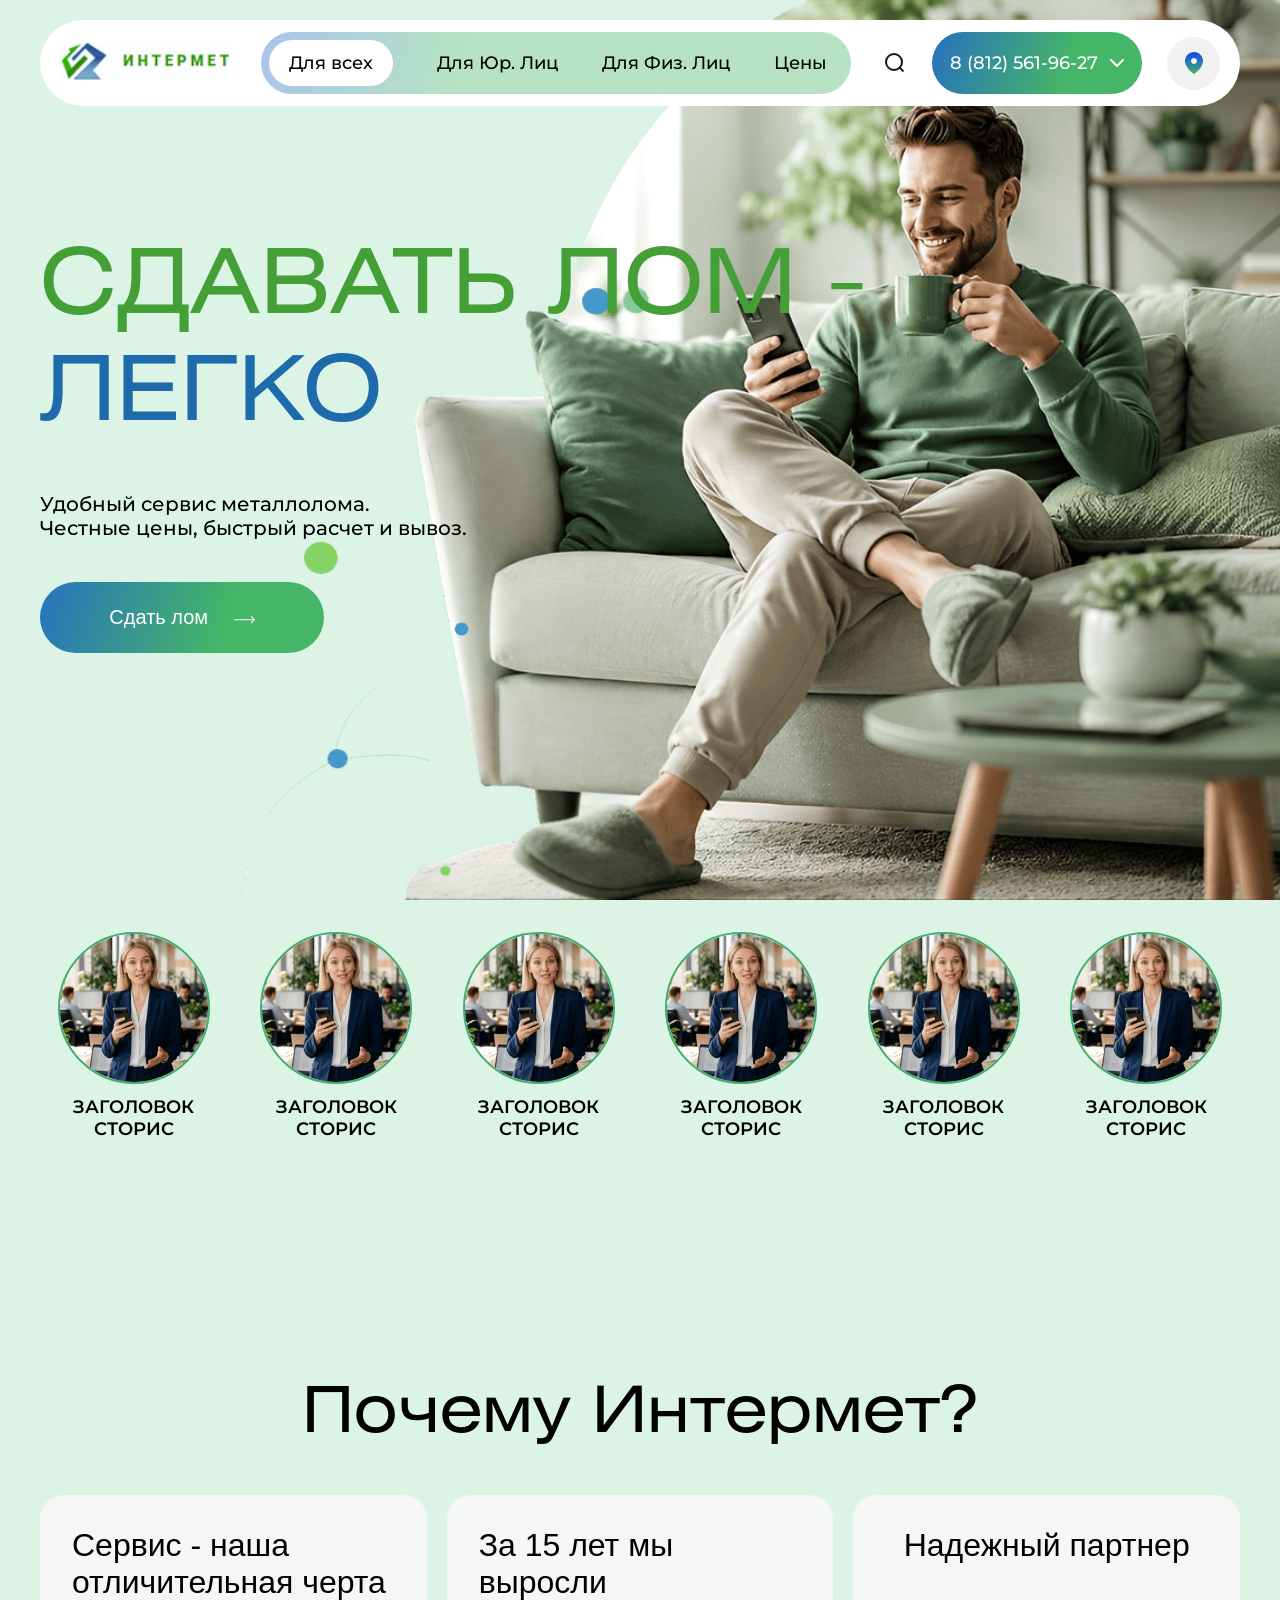
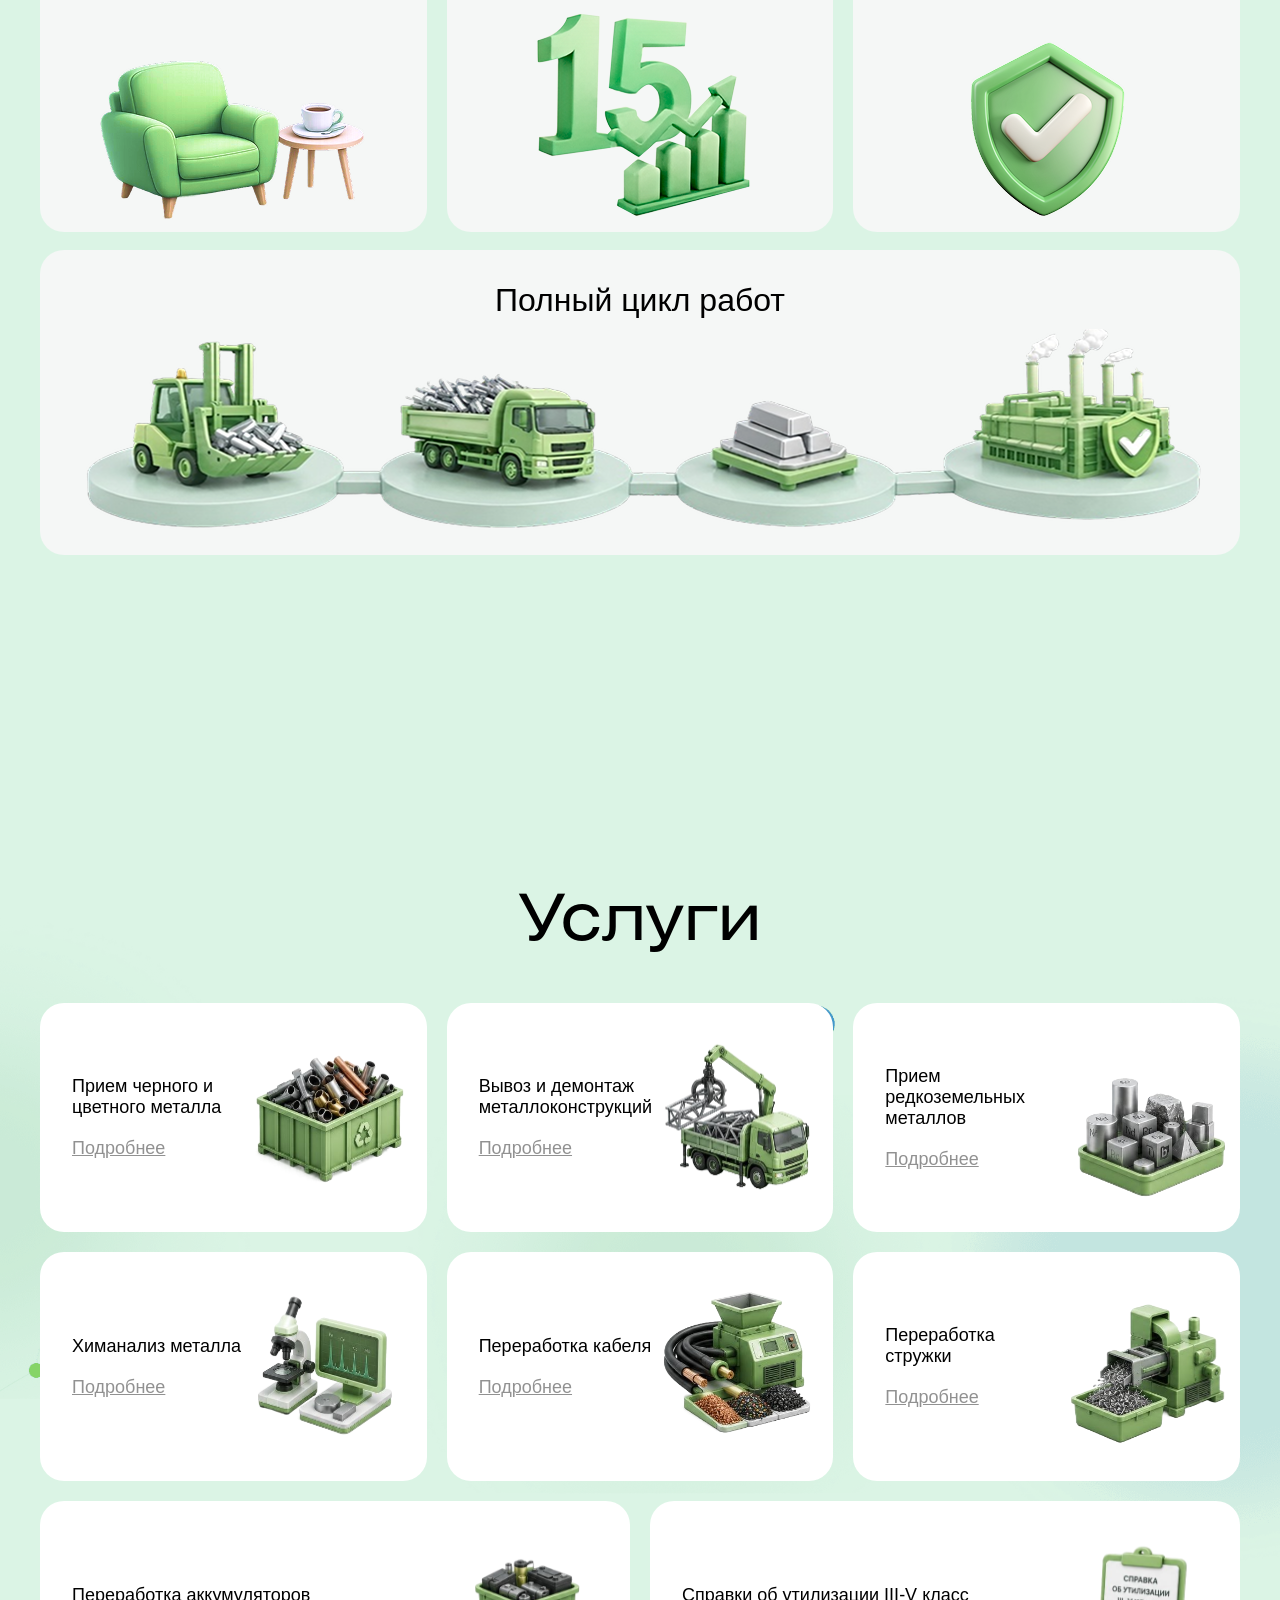
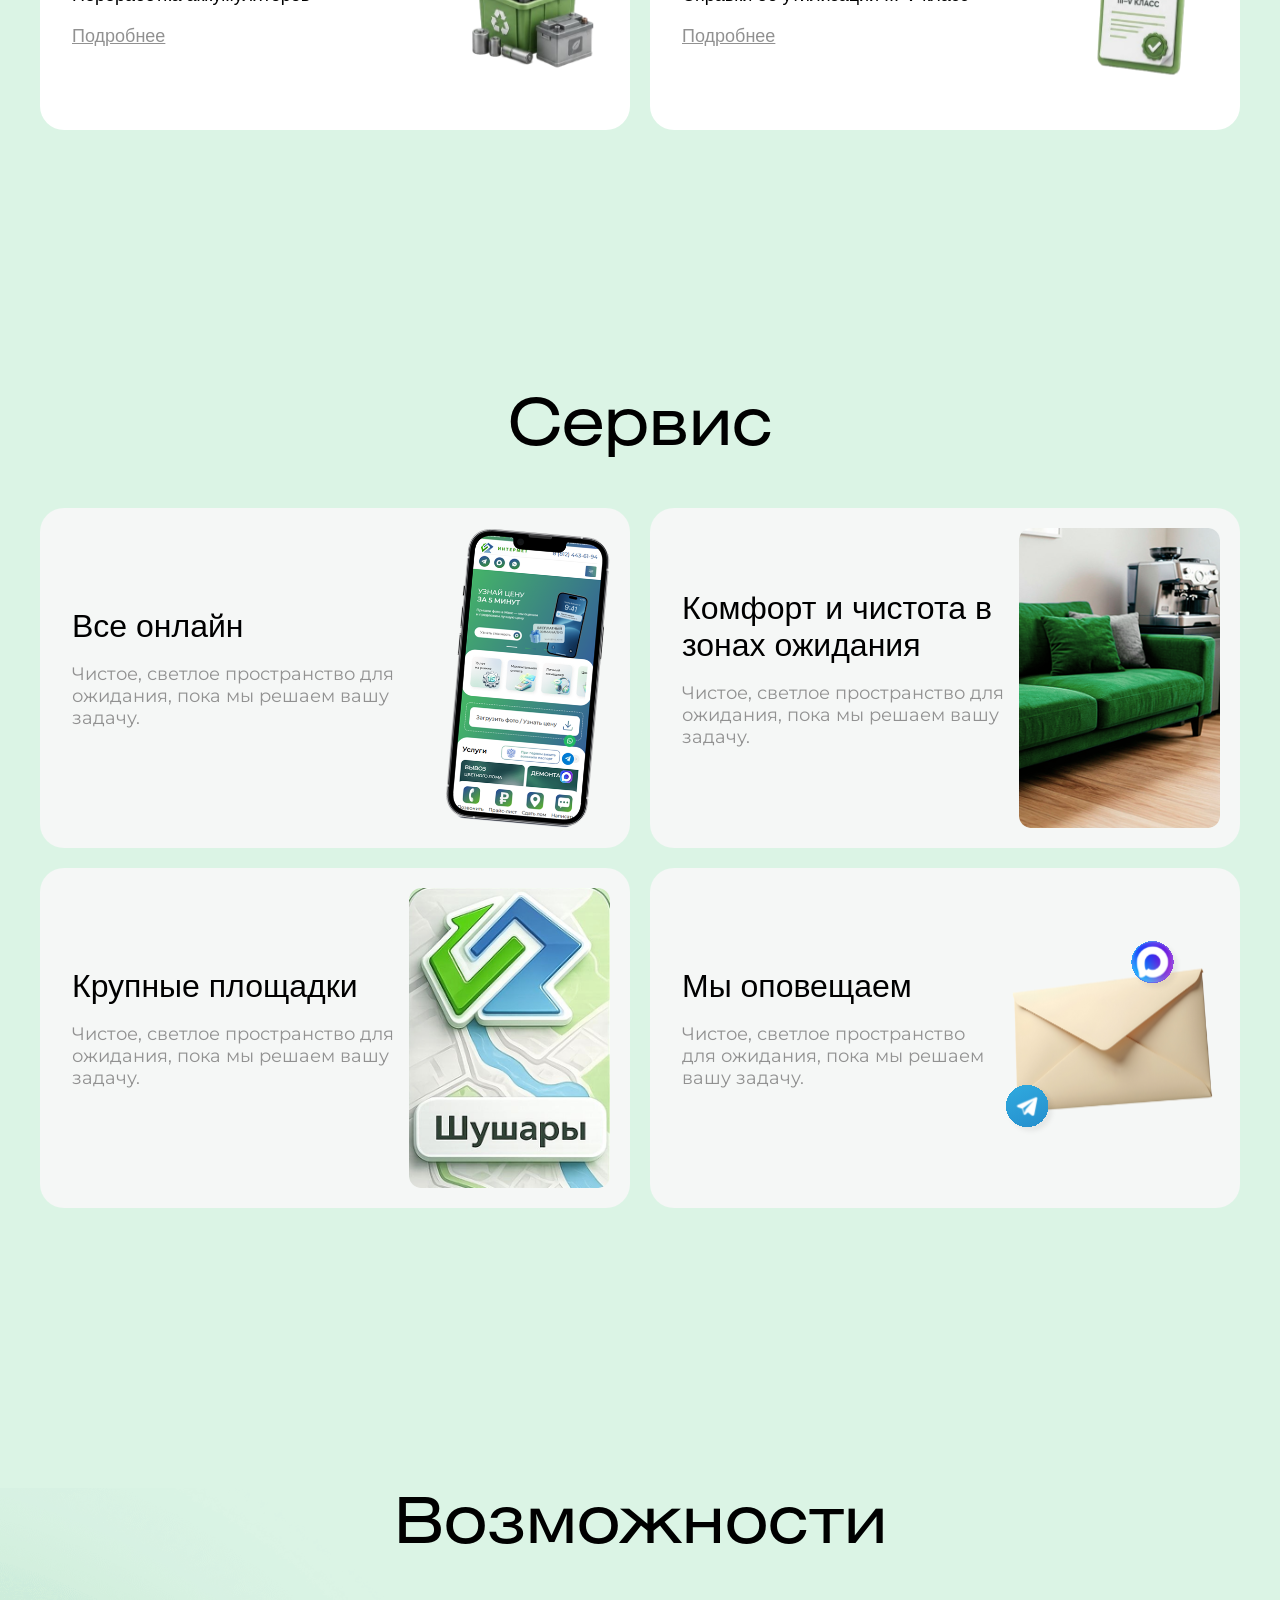
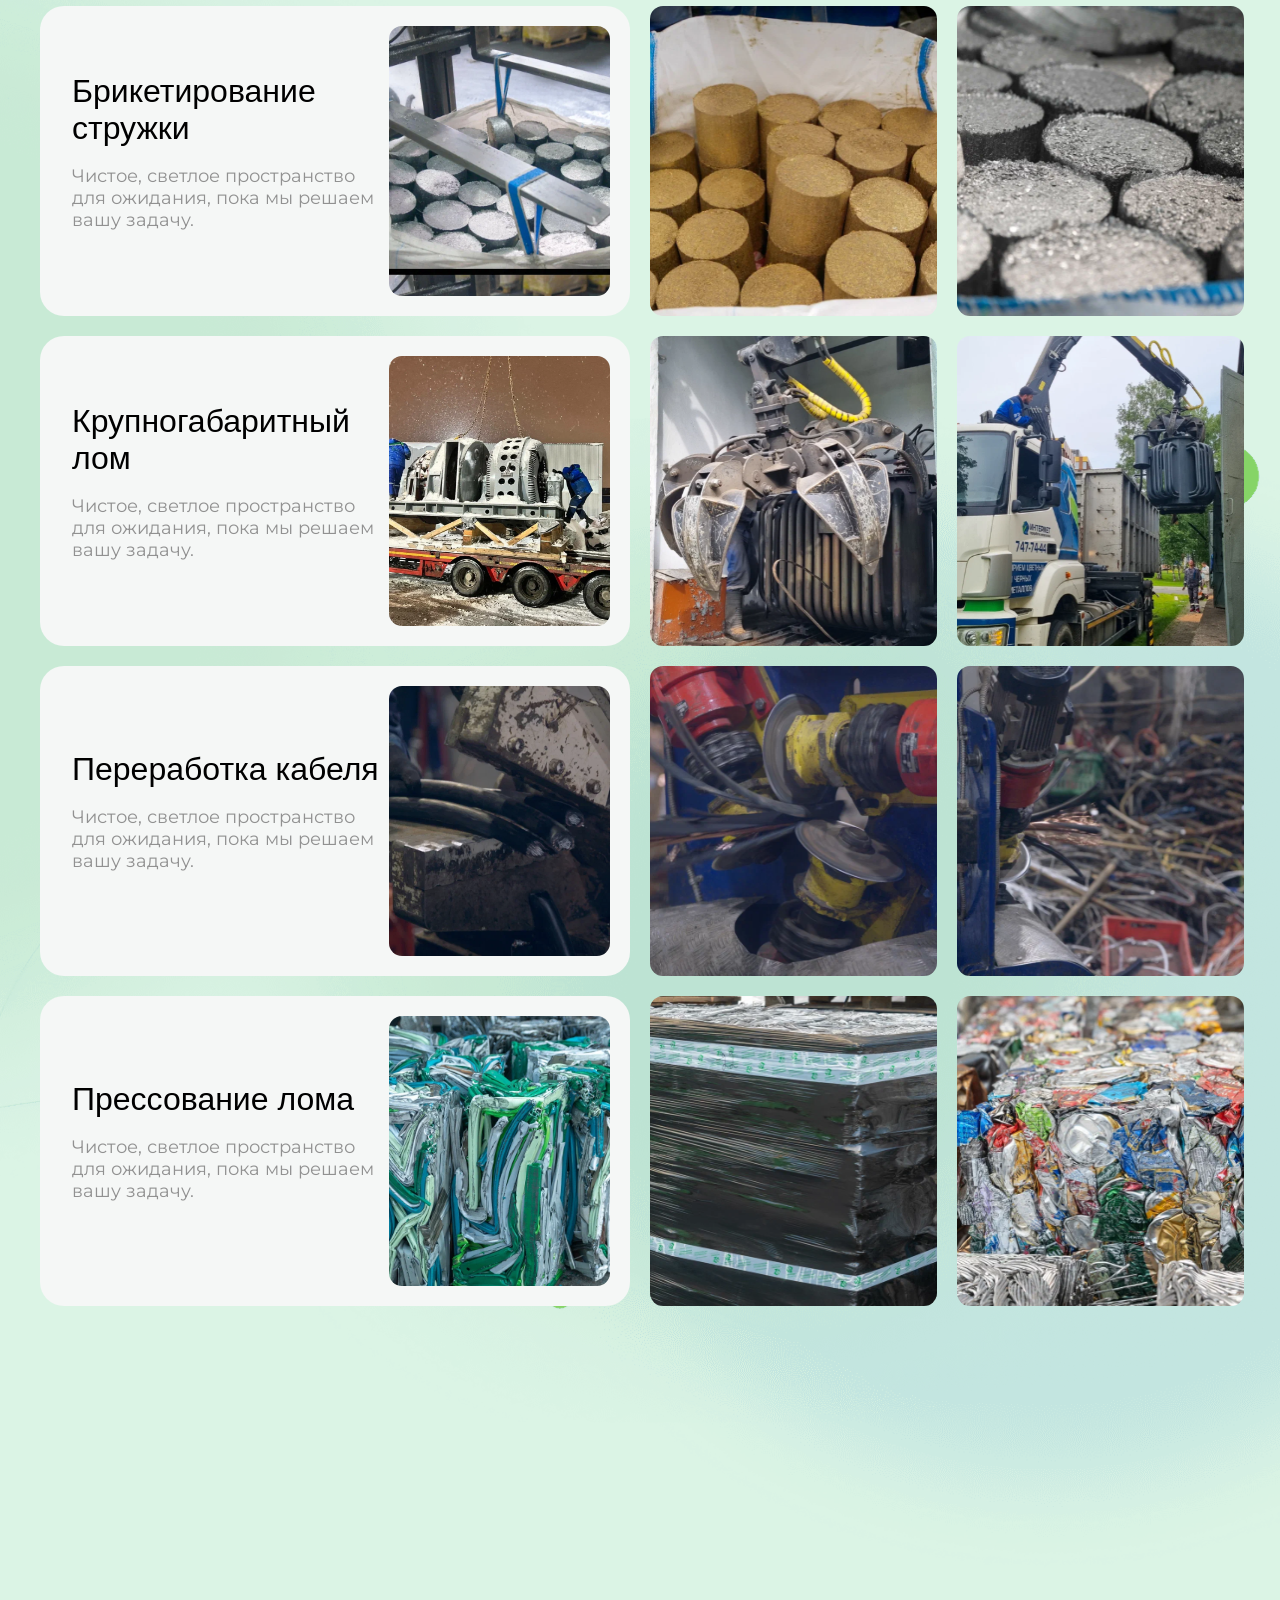
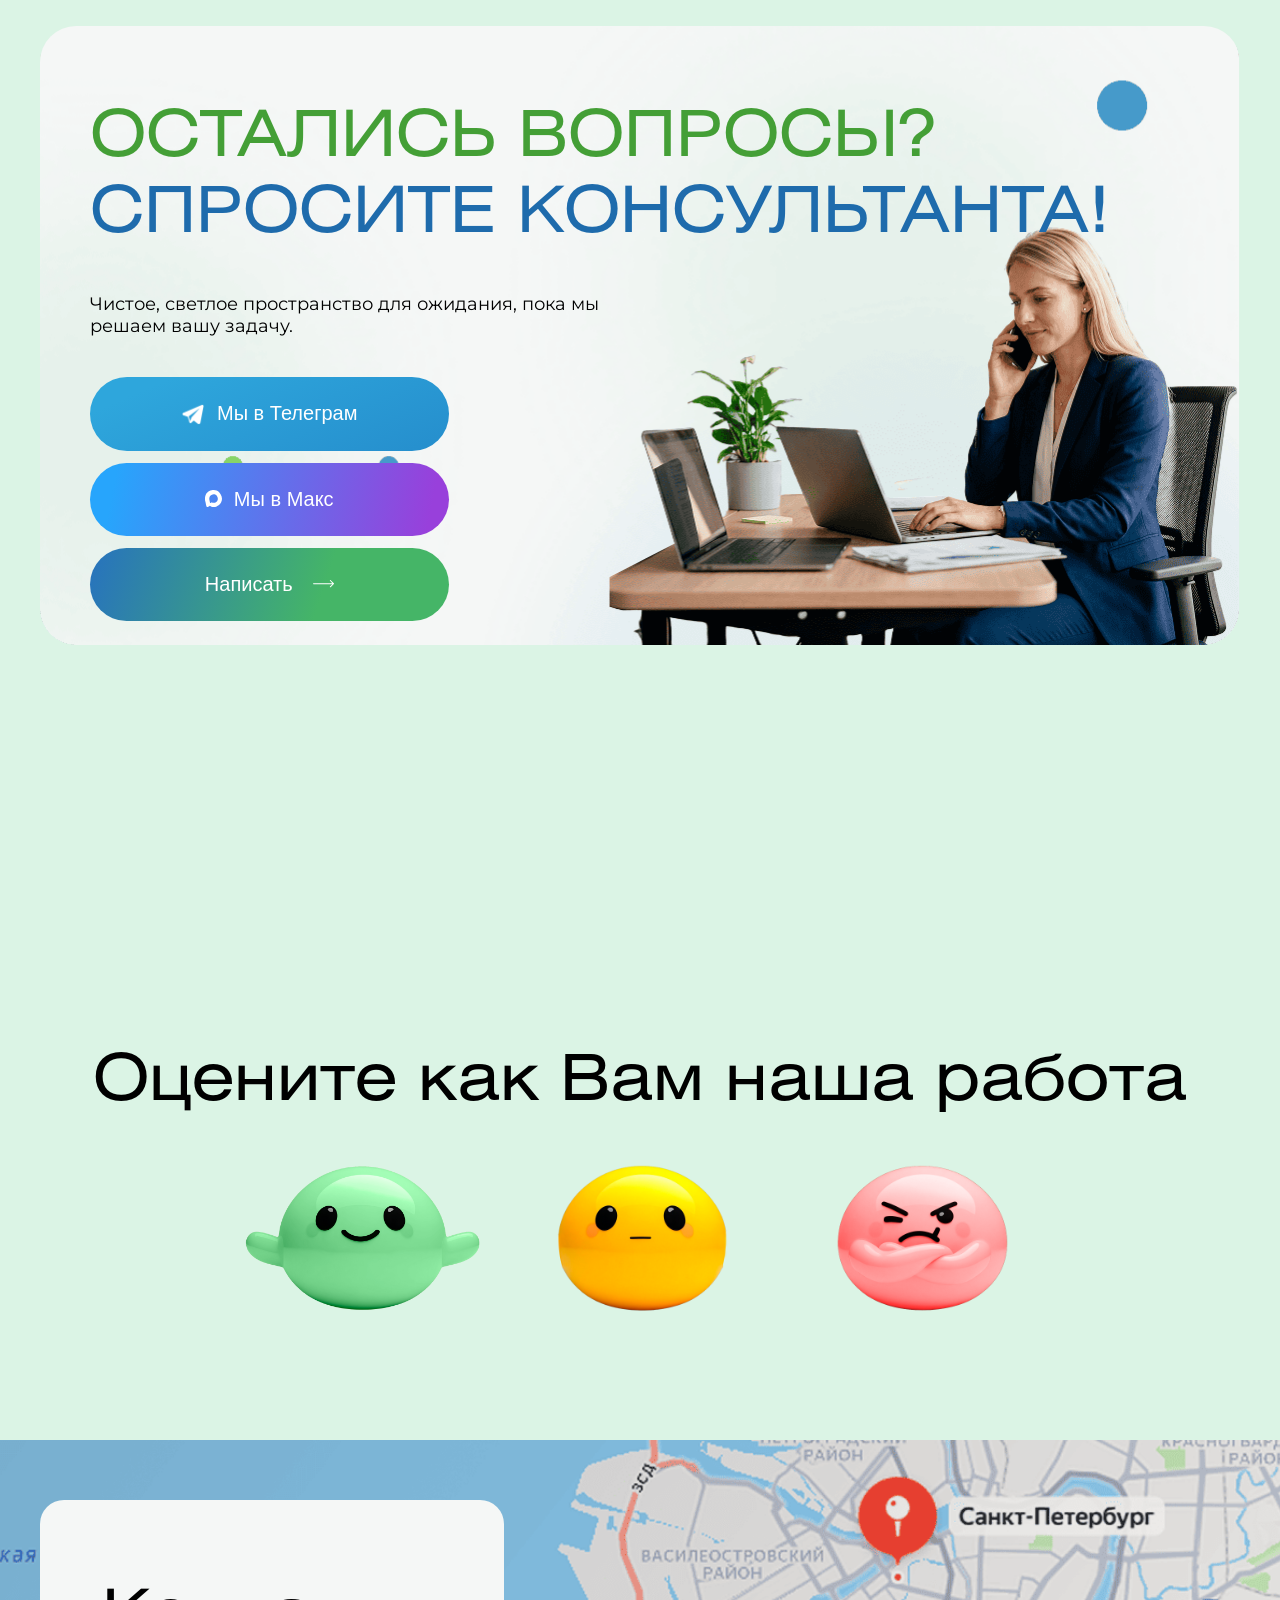
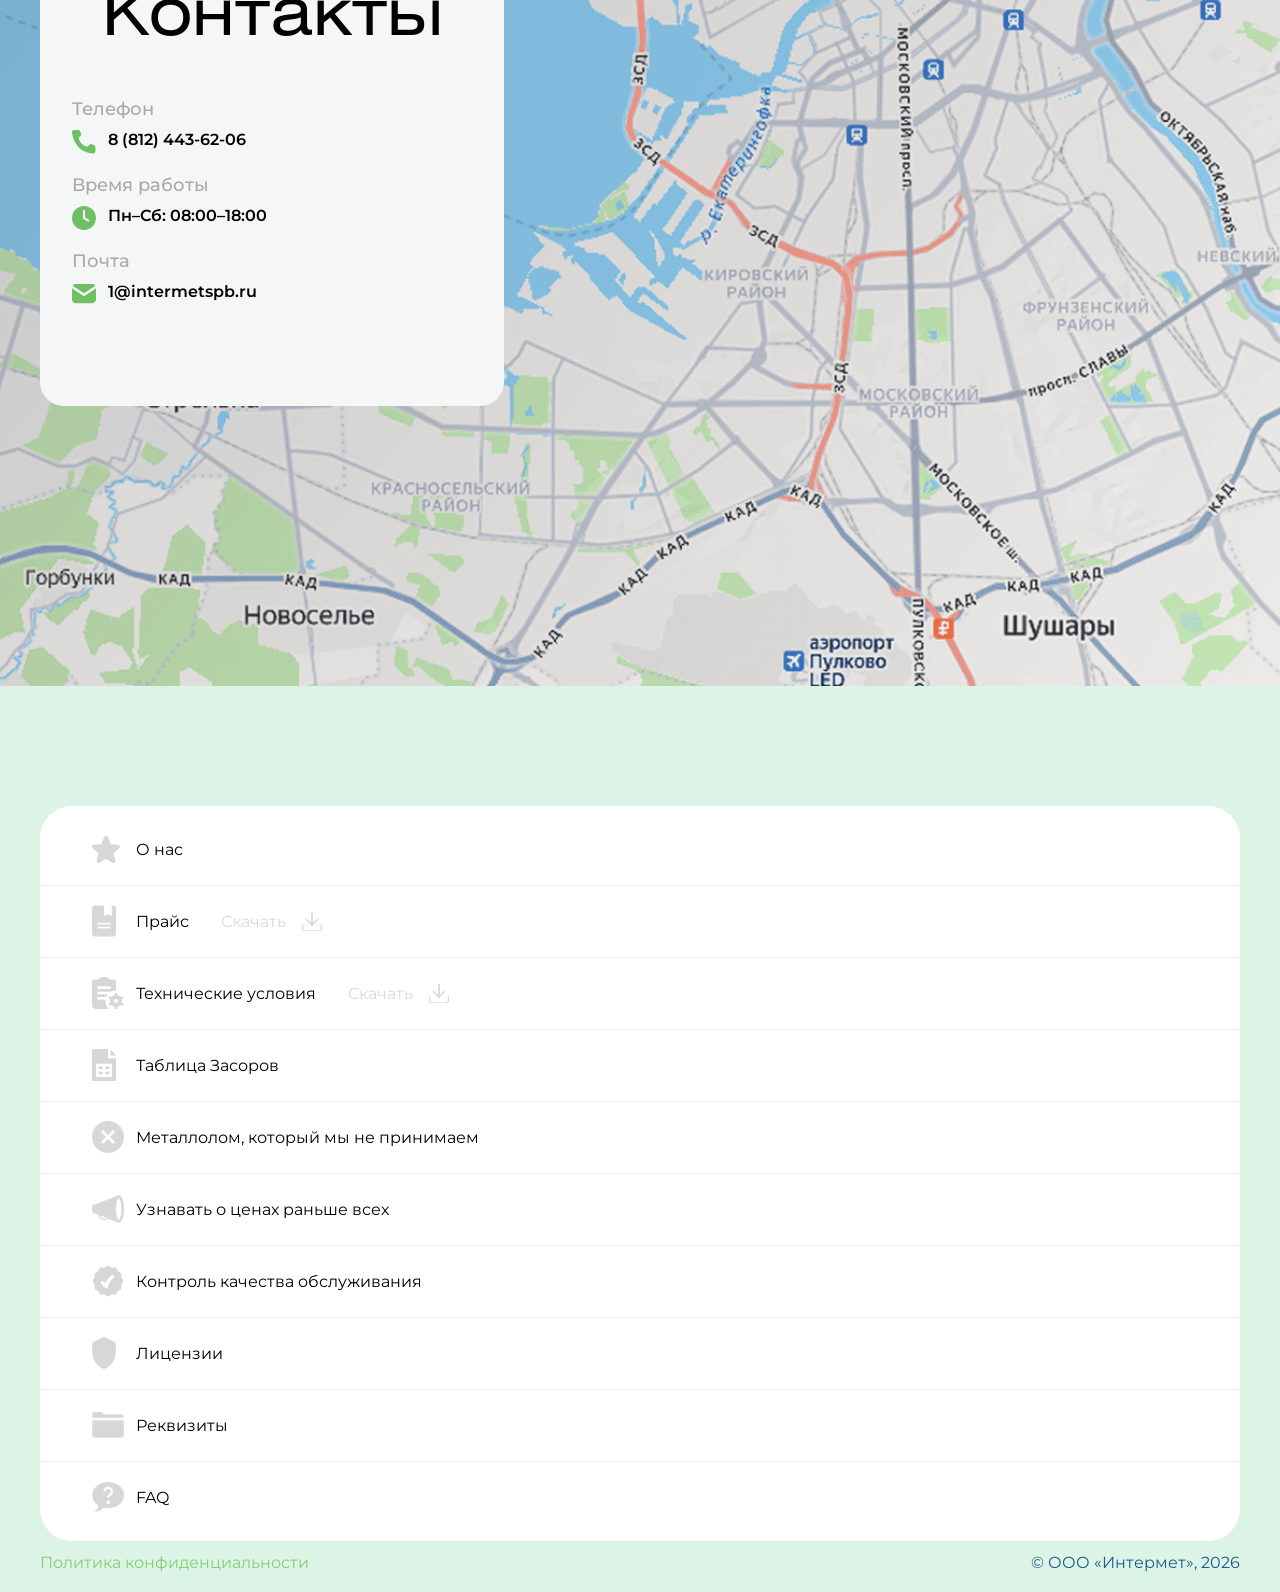
==== index.html @ 6c3c5ae2 "first commit" ====
<!DOCTYPE html>
<html lang="ru">
<head>
    <meta charset="UTF-8">
    <meta name="viewport" content="width=device-width, initial-scale=1.0">
    <link rel="stylesheet" href="styles/style.css">
    <script defer src="js/main.js"></script>
    <title>Интермет</title>
</head>
<body>
    <div class="body-wrapper">
        <header class="header">
            <div class="img_block"></div>
            <div class="container top_container">
                <div class="navigation_block">
                    <a href="index.html" class="logo_link">
                        <img src="imgs/logo.png" alt="ИНТЕРМЕТ" class="logo">
                    </a>
                    <nav class="nav_menu">
                        <div class="bm_top-block">
                            <img src="imgs/logo.png" alt="ИНТЕРМЕТ" class="logo">
                            <button type="button" class="btn burger_close_btn"></button>
                        </div>
                        <ul class="menu">
                            <a href="index.html" class="menu_link">
                                <li class="menu_item menu_item_active">Для всех</li>
                            </a>
                            <a href="legal.html" class="menu_link">
                                <li class="menu_item">Для Юр. Лиц</li>
                            </a>
                            <a href="individual.html" class="menu_link">
                                <li class="menu_item">Для Физ. Лиц</li>
                            </a>
                            <a href="#" class="menu_link">
                                <li class="menu_item menu_item_last">Цены</li>
                            </a>
                            <a href="tel:88125619627" class="phone_link bm_phone_link">8 (812) 561-96-27</a>
                        </ul>
                    </nav>
                    <div class="nav_params">
                        <button class="btn search_btn" type="button"></button>
                        <div class="phone_block">
                            <a href="tel:88125619627" class="phone_link">8 (812) 561-96-27</a>
                            <img src="imgs/arrow_bottom.svg" alt="" class="phone_arrow_icon">
                        </div>
                        <button class="btn geo_btn" type="button"></button>
                        <button class="btn burger_btn" type="button"></button>
                    </div>
                </div>
                <div class="banner_block">
                    <div class="banner_text_block">
                        <h1 class="banner_title">сдавать лом&nbsp;- </br><span class="banner_title_word">легко</span></h1>
                        <span class="banner_text">Удобный сервис металлолома.</br>Честные цены, быстрый расчет и вывоз.</span>
                    </div>
                    <button class="btn banner_btn">Сдать лом
                        <img src="imgs/arrow_right.svg" alt="->" class="btn_arrow_icon">
                    </button>
                </div>
            </div>
        </header>
        <section class="stories_block">
            <div class="container">
                <div class="stories">
                    <div class="story">
                        <div class="story_view">
                            <img src="imgs/story_img_1.png" alt="Изображение" class="story_img">
                        </div>
                        <span class="story_text">Заголовок сторис</span>
                    </div>
                    <div class="story">
                        <div class="story_view">
                            <img src="imgs/story_img_1.png" alt="Изображение" class="story_img">
                        </div>
                        <span class="story_text">Заголовок сторис</span>
                    </div>
                    <div class="story">
                        <div class="story_view">
                            <img src="imgs/story_img_1.png" alt="Изображение" class="story_img">
                        </div>
                        <span class="story_text">Заголовок сторис</span>
                    </div>
                    <div class="story">
                        <div class="story_view">
                            <img src="imgs/story_img_1.png" alt="Изображение" class="story_img">
                        </div>
                        <span class="story_text">Заголовок сторис</span>
                    </div>
                    <div class="story">
                        <div class="story_view">
                            <img src="imgs/story_img_1.png" alt="Изображение" class="story_img">
                        </div>
                        <span class="story_text">Заголовок сторис</span>
                    </div>
                    <div class="story">
                        <div class="story_view">
                            <img src="imgs/story_img_1.png" alt="Изображение" class="story_img">
                        </div>
                        <span class="story_text">Заголовок сторис</span>
                    </div>
                </div>
            </div>
        </section>
        <main class="main">
            <section class="advantages">
                <div class="container">
                    <h2 class="section_title">Почему Интермет?</h2>
                    <div class="advantages_list">
                        <div class="advantage">
                            <span class="advantage_text">Сервис - наша отличительная черта</span>
                            <img src="imgs/adv_1.png" alt="Сервис" class="advantage_img">
                        </div>
                        <div class="advantage advantage_2">
                            <span class="advantage_text">За 15 лет мы выросли</span>
                            <img src="imgs/adv_2.png" alt="Развитие" class="advantage_img">
                        </div>
                        <div class="advantage">
                            <span class="advantage_text">Надежный партнер</span>
                            <img src="imgs/adv_3.png" alt="Надежность" class="advantage_img advantage_img_shield">
                        </div>
                    </div>
                    <div class="advantage advantage_long">
                        <span class="advantage_text">Полный цикл работ</span>
                        <img src="imgs/adv_4.png" alt="Надежность" class="advantage_img advantage_img_long">
                    </div>
                </div>
            </section>
            <section class="services">
                <div class="container">
                    <h2 class="section_title">Услуги</h2>
                    <div class="services_list">
                        <div class="service">
                            <div class="service_text_block">
                                <span class="service_text">Прием черного и цветного металла</span>
                                <span class="service_more">Подробнее</span>
                                <p class="more_text">Удобный сервис приёма металлолома. Честные цены, быстрый расчёт и вывоз.</p>
                            </div>
                            <img src="imgs/serv_1.svg" alt="Прием металла" class="service_img">
                        </div>
                        <div class="service service_2">
                            <div class="service_text_block">
                                <span class="service_text">Вывоз и демонтаж металлоконструкций</span>
                                <span class="service_more">Подробнее</span>
                                <p class="more_text">Удобный сервис приёма металлолома. Честные цены, быстрый расчёт и вывоз.</p>
                            </div>
                            <img src="imgs/serv_2.svg" alt="Вывоз металла" class="service_img">
                        </div>
                        <div class="service">
                            <div class="service_text_block">
                                <span class="service_text">Прием редкоземельных металлов</span>
                                <span class="service_more">Подробнее</span>
                                <p class="more_text">Удобный сервис приёма металлолома. Честные цены, быстрый расчёт и вывоз.</p>
                            </div>
                            <img src="imgs/serv_3.svg" alt="Прием редкоземов" class="service_img">
                        </div>
                    </div>
                    <div class="services_list">
                        <div class="service">
                            <div class="service_text_block">
                                <span class="service_text">Химанализ металла</span>
                                <span class="service_more">Подробнее</span>
                                <p class="more_text">Удобный сервис приёма металлолома. Честные цены, быстрый расчёт и вывоз.</p>
                            </div>
                            <img src="imgs/serv_4.svg" alt="Химанализ металла" class="service_img">
                        </div>
                        <div class="service service_5">
                            <div class="service_text_block">
                                <span class="service_text">Переработка кабеля</span>
                                <span class="service_more">Подробнее</span>
                                <p class="more_text">Удобный сервис приёма металлолома. Честные цены, быстрый расчёт и вывоз.</p>
                            </div>
                            <img src="imgs/serv_5.svg" alt="Переработка кабеля" class="service_img">
                        </div>
                        <div class="service">
                            <div class="service_text_block">
                                <span class="service_text">Переработка стружки</span>
                                <span class="service_more">Подробнее</span>
                                <p class="more_text">Удобный сервис приёма металлолома. Честные цены, быстрый расчёт и вывоз.</p>
                            </div>
                            <img src="imgs/serv_6.svg" alt="Переработка стружки" class="service_img">
                        </div>
                    </div>
                    <div class="services_list services_bottom_list">
                        <div class="service bottom_service">
                            <div class="service_text_block">
                                <span class="service_text">Переработка аккумуляторов</span>
                                <span class="service_more">Подробнее</span>
                                <p class="more_text">Удобный сервис приёма металлолома. Честные цены, быстрый расчёт и вывоз.</p>
                            </div>
                            <img src="imgs/serv_7.svg" alt="Переработка аккумуляторов" class="service_img">
                        </div>
                        <div class="service bottom_service service_8">
                            <div class="service_text_block">
                                <span class="service_text">Справки об утилизации III-V класс</span>
                                <span class="service_more">Подробнее</span>
                                <p class="more_text">Удобный сервис приёма металлолома. Честные цены, быстрый расчёт и вывоз.</p>
                            </div>
                            <img src="imgs/serv_8.svg" alt="Справки об утилизации" class="service_img">
                        </div>
                    </div>
                </div>
            </section>
            <section class="supports">
                <div class="container">
                    <h2 class="section_title">Сервис</h2>
                    <div class="support_block">
                        <div class="support">
                            <div class="support_text_block">
                                <span class="support_title">Все онлайн</span>
                                <p class="support_text">Чистое, светлое пространство для ожидания, пока мы решаем вашу задачу.</p>
                            </div>
                            <img src="imgs/sup_1.png" alt="Телефон" class="support_img">
                        </div>
                        <div class="support">
                            <div class="support_text_block">
                                <span class="support_title">Комфорт и чистота в зонах ожидания</span>
                                <p class="support_text">Чистое, светлое пространство для ожидания, пока мы решаем вашу задачу.</p>
                            </div>
                            <img src="imgs/sup_2.svg" alt="Зона ожидания" class="support_img">
                        </div>
                    </div>
                    <div class="support_block">
                        <div class="support">
                            <div class="support_text_block">
                                <span class="support_title">Крупные площадки</span>
                                <p class="support_text">Чистое, светлое пространство для ожидания, пока мы решаем вашу задачу.</p>
                            </div>
                            <img src="imgs/sup_3.svg" alt="Площадки" class="support_img">
                        </div>
                        <div class="support">
                            <div class="support_text_block">
                                <span class="support_title">Мы оповещаем</span>
                                <p class="support_text">Чистое, светлое пространство для ожидания, пока мы решаем вашу задачу.</p>
                            </div>
                            <img src="imgs/sup_4.svg" alt="Оповещения" class="support_img">
                        </div>
                    </div>
                </div>
            </section>
            <div class="poss_cons_block">
                <section class="possibilities">
                    <div class="container">
                        <h2 class="section_title">Возможности</h2>
                        <div class="possibility_block">
                            <div class="possibility">
                                <div class="possibility_text_block">
                                    <span class="possibility_title">Брикетирование стружки</span>
                                    <p class="possibility_text">Чистое, светлое пространство для ожидания, пока мы решаем вашу задачу.</p>
                                </div>
                                <img src="imgs/pos_1.svg" alt="Брикетирование стружки" class="possibility_img">
                            </div>
                            <div class="possibility_imgs_block">
                                <img src="imgs/pos_1_2.svg" alt="Брикетирование стружки" class="possibility_next_img">
                                <img src="imgs/pos_1_3.svg" alt="Брикетирование стружки" class="possibility_next_img">
                            </div>
                        </div>
                        <div class="possibility_block">
                            <div class="possibility">
                                <div class="possibility_text_block">
                                    <span class="possibility_title">Крупногабаритный лом</span>
                                    <p class="possibility_text">Чистое, светлое пространство для ожидания, пока мы решаем вашу задачу.</p>
                                </div>
                                <img src="imgs/pos_2.svg" alt="Крупногабаритный лом" class="possibility_img">
                            </div>
                            <div class="possibility_imgs_block">
                                <img src="imgs/pos_2_2.svg" alt="Крупногабаритный лом" class="possibility_next_img">
                                <img src="imgs/pos_2_3.svg" alt="Крупногабаритный лом" class="possibility_next_img">
                            </div>
                        </div>
                        <div class="possibility_block">
                            <div class="possibility">
                                <div class="possibility_text_block">
                                    <span class="possibility_title">Переработка кабеля</span>
                                    <p class="possibility_text">Чистое, светлое пространство для ожидания, пока мы решаем вашу задачу.</p>
                                </div>
                                <img src="imgs/pos_3.svg" alt="Переработка кабеля" class="possibility_img">
                            </div>
                            <div class="possibility_imgs_block">
                                <img src="imgs/pos_3_2.svg" alt="Переработка кабеля" class="possibility_next_img">
                                <img src="imgs/pos_3_3.svg" alt="Переработка кабеля" class="possibility_next_img">
                            </div>
                        </div>
                        <div class="possibility_block">
                            <div class="possibility">
                                <div class="possibility_text_block">
                                    <span class="possibility_title">Прессование лома</span>
                                    <p class="possibility_text">Чистое, светлое пространство для ожидания, пока мы решаем вашу задачу.</p>
                                </div>
                                <img src="imgs/pos_4.svg" alt="Прессование лома" class="possibility_img">
                            </div>
                            <div class="possibility_imgs_block">
                                <img src="imgs/pos_4_2.svg" alt="Прессование лома" class="possibility_next_img">
                                <img src="imgs/pos_4_3.svg" alt="Прессование лома" class="possibility_next_img">
                            </div>
                        </div>
                    </div>
                </section>
                <section class="consulting">
                    <div class="container">
                        <div class="consulting_block">
                            <h3 class="consulting_title">
                                Остались вопросы?
                                <span class="consulting_title_text">Спросите консультанта!</span>
                            </h3>
                            <div class="consulting_description">
                                <div class="consulting_main_block">
                                    <p class="consulting_text">Чистое, светлое пространство для ожидания, пока мы решаем вашу задачу.</p>
                                    <div class="consulting_btns_block">
                                        <a href="https://t.me/#" class="social_link">
                                            <button class="btn consult_btn tg_btn">
                                                <img src="imgs/telegram_icon.svg" alt="Telegram" class="btn_social_icon">
                                                Мы в Телеграм
                                            </button>
                                        </a>
                                        <a href="https://max.ru/#" class="social_link">
                                            <button class="btn consult_btn max_btn">
                                                <img src="imgs/max_icon.svg" alt="MAX" class="btn_social_icon">
                                                Мы в Макс
                                            </button>
                                        </a>
                                        <a href="#" class="social_link"></a>
                                            <button class="btn consult_btn write_btn">Написать
                                                <img src="imgs/arrow_right.svg" alt="->" class="btn_arrow_icon">
                                            </button>
                                        </a>
                                    </div>
                                </div>
                            </div>
                        </div>
                    </div>
                </section>
            </div>
            <section class="feedback">
                <div class="container">
                    <h2 class="section_title">Оцените как Вам наша работа</h2>
                    <div class="assessments_block">
                        <img src="imgs/good_icon.svg" alt="Отлично" class="assessment_img">
                        <img src="imgs/neutral_icon.svg" alt="Обычно" class="assessment_img">
                        <img src="imgs/bad_icon.svg" alt="Плохо" class="assessment_img">
                    </div>
                    <form action="" class="feedback_form">
                        <textarea maxlength="300" name="suggestions" id="suggestions" class="suggestions" placeholder="Ваши предложения"></textarea>
                        <span class="char_counter">0/300</span>
                        <div class="feedback_form_bottom">
                            <button class="btn send_btn">Отправить
                                <img src="imgs/arrow_right.svg" alt="->" class="btn_arrow_icon">
                            </button>
                            <span class="feedback_form_text">Ваша обратная связь помогает нам улучшать сервис</span>
                        </div>
                    </form>
                </div>
            </section>
            <section class="contacts">
                <div class="container contacts_container">
                    <div class="contacts_block">
                        <h2 class="section_title">Контакты</h2>
                        <div class="contacts_part">
                            <span class="contact_title">Телефон</span>
                            <div class="contact contact_phone">
                                <a href="tel:88124436206" class="phone_contact">8 (812) 443-62-06</a>
                            </div>
                        </div>
                        <div class="contacts_part">
                            <span class="contact_title">Время работы</span>
                            <div class="contact contact_timetable">
                                Пн–Сб: 08:00–18:00
                            </div>
                        </div>
                        <div class="contacts_part">
                            <span class="contact_title">Почта</span>
                            <div class="contact contact_mail">
                                <a href="mailto:1@intermetspb.ru" class="mail_contact">1@intermetspb.ru</a>
                            </div>
                        </div>
                    </div>
                </div>
            </section>
            <section class="bottom_menu">
                <div class="container">
                    <div class="bottom_menu_block">
                        <ul class="menu_list">
                            <li class="menu_list_item about_item">
                                <a href="#" class="menu_item_link">О нас</a>
                            </li>
                            <li class="menu_list_item price_item">
                                <a href="#" class="menu_item_link">Прайс</a>
                                <a href="#" class="menu_item_download">Скачать</a>
                            </li>
                            <li class="menu_list_item tech_item">
                                <a href="#" class="menu_item_link">Технические условия</a>
                                <a href="#" class="menu_item_download">Скачать</a>
                            </li>
                            <li class="menu_list_item table_item">
                                <a href="#" class="menu_item_link">Таблица Засоров</a>
                            </li>
                            <li class="menu_list_item no-metall_item">
                                <a href="#" class="menu_item_link">Металлолом, который мы&nbsp;не&nbsp;принимаем</a>
                            </li>
                            <li class="menu_list_item subscribe_item">
                                <a href="#" class="menu_item_link">Узнавать о ценах раньше всех</a>
                            </li>
                            <li class="menu_list_item control_item">
                                <a href="#" class="menu_item_link">Контроль качества обслуживания</a>
                            </li>
                            <li class="menu_list_item license_item">
                                <a href="#" class="menu_item_link">Лицензии</a>
                            </li>
                            <li class="menu_list_item details_item">
                                <a href="#" class="menu_item_link">Реквизиты</a>
                            </li>
                            <li class="menu_list_item faq_item">
                                <a href="#" class="menu_item_link">FAQ</a>
                            </li>
                        </ul>
                    </div>
                </div>
            </section>
        </main>
        <footer class="footer">
            <div class="container">
                    <div class="footer_data">
                    <a href="#" class="conf_policy_link">Политика конфиденциальности</a>
                <span class="copyright_text">© ООО «Интермет», <script>document.write(new Date().getFullYear());</script></span>
                </div>
            </div>
        </footer>
    </div>
</body>
</html>
---- styles/style.css ----
@import url('https://fonts.googleapis.com/css2?family=Montserrat:ital,wght@0,100..900;1,100..900&display=swap');

@font-face {
    font-family: 'HeliosExtC';
    src: url('../fonts/heliosextc.otf');
}

body {
    margin: 0;
    padding: 0;
    background-color: #DBF4E5;
    font-family: "Montserrat", sans-serif;
}

a {
    text-decoration: none;
    color: #000;
}

.header {
    margin-bottom: 32px;
    height: 100vh;
}

.img_block {
    position: absolute;
    height: 100vh;
    width: 100%;
    background-position: right center;
    background-image: url('../imgs/banner_img.png');
    background-repeat: no-repeat;
    background-size: cover;
    z-index: -1;
}

.container {
    max-width: 1200px;
    margin: 0 auto;
}

.top_container {
    padding-top: 20px;
    padding-left: 20px;
    padding-right: 20px;
}

.navigation_block {
    display: flex;
    align-items: center;
    justify-content: space-between;
    background-color: #FFF;
    padding: 12px 20px;
    border-radius: 100px;
}

.logo {
    width: 169px;
    height: 37px;
}

.burger_btn,
.bm_phone_link {
    display: none;
}

.bm_top-block {
    display: none;
}

.menu {
    display: flex;
    align-items: center;
    background: linear-gradient(107.52deg, rgba(19, 69, 249, 0.39) -14.64%, rgba(69, 181, 103, 0.39) 33.97%);
    border-radius: 100px;
    padding: 8px;
    margin: 0;
    font-weight: 500;
    font-size: 18px;
}

.menu_link:nth-child(n+2) {
    margin-left: 44px;
}

.menu_item {
    list-style-type: none;
}

.menu_item_active {
    background-color: #FFF;
    padding: 12px 20px;
    border-radius: 100px;
}

.menu_item_last {
    padding-right: 16px;
}

.btn {
    cursor: pointer;
    border-radius: 100px;
    border: none;
}

.nav_params {
    display: flex;
    justify-content: space-between;
    align-items: center;
}

.phone_block,
.geo_btn,
.burger_btn {
    margin-left: 25px;
}

.search_btn {
    width: 24px;
    height: 24px;
    background-image: url('../imgs/search_icon.svg');
    background-repeat: no-repeat;
    background-position: center center;
    background-color: transparent;
}

.phone_link {
    color: #FFF;
    font-size: 18px;
    font-weight: 500;
}

.phone_block {
    background: linear-gradient(108.47deg, #1345F9 -43.25%, #45B567 64.62%);
    color: #FFF;
    border-radius: 100px;
    padding: 20px 18px;
    cursor: pointer;
}

.phone_arrow_icon {
    margin-left: 8px;
    padding-bottom: 2px;
}

.geo_btn {
    width: 53px;
    height: 53px;
    background-image: url('../imgs/geo_icon.svg');
    background-repeat: no-repeat;
    background-position: center center;
    background-color: #F1F1F1;
}

.banner_title {
    font-size: 90px;
    color: #449F36;
    text-transform: uppercase;
    font-weight: 400;
    font-family: "HeliosExtC", sans-serif;
    margin-top: 130px;
    margin-bottom: 42px;
}

.banner_title_word {
    color: #1E6BAC;
}

.banner_text {
    font-size: 20px;
    font-weight: 500;
}

.banner_btn {
    background: linear-gradient(108.47deg, #1345F9 -43.25%, #45B567 64.62%);
    font-weight: 500;
    font-size: 20px;
    color: #FFF;
    padding: 24px;
    width: 284px;
    margin-top: 42px;
}

/* .banner_btn:hover {
    background: linear-gradient(100.93deg, #45B567 37.41%, #1345F9 113.93%);
} */

.btn_arrow_icon {
    margin-left: 20px;
}

.stories_block {
    margin-bottom: 237px;
    padding-left: 20px;
    padding-right: 20px;
}

.stories {
    display: flex;
    justify-content: space-between;
    align-items: center;
}

.story {
    display: flex;
    flex-direction: column;
    justify-content: center;
    align-items: center;
    cursor: pointer;
}

.story:nth-child(n+2) {
    margin-left: 15px;
}

.story_view {
    border: 2px solid #43AE6C;
    width: 148px;
    height: 148px;
    border-radius: 100px;
    margin-bottom: 12px;
}

.story_img {
    width: 148px;
    height: 148px;
    object-fit: cover;
    border-radius: 100px;
}

.story_text {
    font-size: 18px;
    font-weight: 600;
    text-transform: uppercase;
    text-align: center;
}

.advantages {
    margin-bottom: 330px;
    padding-left: 20px;
    padding-right: 20px;
}

.section_title {
    text-align: center;
    font-size: 64px;
    font-weight: 400;
    font-family: "HeliosExtC", sans-serif;
    margin-top: 0;
    margin-bottom: 42px;
}

.advantages_list {
    display: flex;
    justify-content: space-between;
    margin-bottom: 18px;
}

.advantage {
    display: flex;
    flex-direction: column;
    align-items: center;
    justify-content: space-between;
    background-color: #F5F7F6;
    border-radius: 24px;
    padding: 32px 32px 10px 32px;
    width: calc(33.33% - 40px);
}

.advantage_2 {
    margin-left: 20px;
    margin-right: 20px;
}

.advantage_long {
    width: 100%;
    box-sizing: border-box;
}

.advantage_text {
    font-size: 32px;
    font-weight: 500;
    margin-bottom: 10px;
    font-family: 'Roboto', sans-serif;
}

.services {
    height: auto;
    background-position: center center;
    background-image: url('../imgs/services_background.png');
    background-repeat: no-repeat;
    background-size: cover;
    margin-bottom: 260px;
    padding-left: 20px;
    padding-right: 20px;
}

.services_list {
    display: flex;
    justify-content: space-between;
    margin-bottom: 20px;
}

.service {
    display: flex;
    align-items: center;
    justify-content: space-between;
    background-color: #FFF;
    border-radius: 24px;
    width: calc(33.33% - 10px);
    padding: 32px 10px 32px 32px;
    box-sizing: border-box;
}

.service_active {
    background: linear-gradient(108.47deg, #1345F9 -43.25%, #45B567 64.62%);
    color: #fff;
}

.service_2, .service_5 {
    margin-left: 20px;
    margin-right: 20px;
}

.bottom_service {
    width: calc(50% - 10px);
}

.service_8 {
    margin-left: 20px;
}

.service_text_block {
    margin-right: 5px;
}

.service_text {
    display: block;
    font-size: 18px;
    font-weight: 500;
    font-family: 'Roboto', sans-serif;
    margin-bottom: 20px;
}

.service_more {
    color:#919191;
    text-decoration: underline;
    cursor: pointer;
    font-size: 18px;
    font-family: 'Roboto', sans-serif;
}

.service_img {
    width: 165px;
    height: 165px;
}

.more_text {
    display: none;
}

.service_img_small {
    width: 80px;
    height: 80px;
    border-radius: 100%;
    background: #FFF;
    margin-left: 10px;
}

.supports {
    margin-bottom: 280px;
    padding-left: 20px;
    padding-right: 20px;
}

.support_block {
    display: flex;
    justify-content: space-between;
    margin-bottom: 20px;
}

.support {
    display: flex;
    justify-content: space-between;
    align-items: center;
    background-color: #F5F7F6;
    padding: 20px 20px 20px 32px;
    width: calc(50% - 20px);
    border-radius: 24px;
}

.support:nth-child(n+2) {
    margin-left: 20px;
}

.support_title,
.possibility_title {
    font-size: 32px;
    font-weight: 500;
    font-family: 'Roboto', sans-serif;
}

.support_text,
.possibility_text {
    color: #919191;
    font-size: 18px;
}

.support_img {
    width: 40%;
    margin-left: 10px;
    max-height: 300px;
}

.poss_cons_block {
    background-position: center center;
    background-image: url('../imgs/possibilities_background.png');
    background-repeat: no-repeat;
    background-size: cover;
}

.possibilities {
    margin-bottom: 320px;
    padding-left: 20px;
    padding-right: 20px;
}

.possibility_block {
    display: flex;
    justify-content: space-between;
    margin-bottom: 20px;
}

.possibility {
    display: flex;
    justify-content: space-between;
    align-items: center;
    background-color: #F5F7F6;
    padding: 20px 20px 20px 32px;
    border-radius: 24px;
}

.possibility_img {
    margin-left: 10px;
}

.possibility_imgs_block {
    display: flex;
}

.possibility_next_img {
    margin-left: 20px;
}

.consulting {
    margin-bottom: 400px;
    padding-left: 20px;
    padding-right: 20px;
}

.consulting_block {
    background-position: right bottom;
    background-image: url('../imgs/consulting_background_img.png');
    background-repeat: no-repeat;
    background-size: cover;
    padding: 75px 0 0 50px;
    border-radius: 36px;
}

.consulting_title {
    font-family: "HeliosExtC", sans-serif;
    text-transform: uppercase;
    color:#449F36;
    font-size: 64px;
    margin-top: 0;
    margin-bottom: 40px;
    font-weight: 400;
}

.consulting_title_text {
    color: #1E6BAC;
}

.consulting_description {
    display: flex;
}

.consulting_text {
    width: 80%;
    margin-bottom: 40px;
    margin-top: 0;
    font-size: 18px;
}

.consulting_btns_block {
    display: flex;
    flex-direction: column;
    margin-bottom: 12px;
}

.social_link {
    width: 50%;
}

.consult_btn {
    color: #FFF;
    font-weight: 500;
    font-size: 20px;
    padding: 25px;
    margin-bottom: 12px;
    width: 100%;
    display: flex;
    align-items: center;
    justify-content: center;
}

.btn_social_icon {
    margin-right: 12px;
}

.tg_btn {
    background: linear-gradient(156.6deg, #2EA6DC 15.71%, #2182C5 141.29%);
}

.max_btn {
    background: linear-gradient(100.93deg, #27A5FC 7.41%, #9840DB 93.93%);
}

.write_btn,
.send_btn {
    background: linear-gradient(108.47deg, #1345F9 -43.25%, #45B567 64.62%);
}

.write_btn {
    width: 50%;
}

.consulting_img {
    max-width: 50%;
}

.feedback {
    margin-bottom: 120px;
    padding-left: 20px;
    padding-right: 20px;
}

.assessments_block {
    display: flex;
    justify-content: center;
    margin-bottom: 20px;
}

.assessment_img {
    cursor: pointer;
}

.assessment_img_passive {
    opacity: 0.4;
}

.feedback_form {
    max-width: 840px;
    margin: 0 auto;
    position: relative;
    display: none;
}

.invisible {
    display: none;
}

.visible {
    display: block;
}

.suggestions {
    width: 100%;
    background: #F5F7F6;
    color: #919191;
    border-radius: 24px;
    border: none;
    padding: 20px;
    resize: none;
    margin-bottom: 20px;
    box-sizing: border-box;
    min-height: 250px;
    font-size: 18px;
    font-weight: 400;
}

.feedback_form_bottom {
    display: flex;
    justify-content: space-between;
}

.send_btn {
    color:#FFF;
    padding: 20px 32px;
    font-size: 20px;
    font-weight: 500;
}

.feedback_form_text {
    font-size: 18px;
    width: 35%;
    text-align: right;
}

.char_counter {
    color: #919191;
    font-size: 18px;
    position: absolute;
    top: 210px;
    right: 25px;
}

.contacts {
    background-position: center center;
    background-image: url('../imgs/spb_map.png');
    background-repeat: no-repeat;
    background-size: cover;
    padding-top: 60px;
    height: 786px;
    margin-bottom: 120px;
    padding-left: 20px;
    padding-right: 20px;
}

.contacts_block {
    width: 400px;
    background-color: #F5F7F6;
    padding: 80px 32px;
    border-radius: 24px;
}

.contacts_part {
    margin-bottom: 20px;
}

.contact_title {
    display: block;
    font-size: 18px;
    font-weight: 500;
    color:#A8A8A8;
    margin-bottom: 10px;
}

.contact {
    font-weight: 600;
    padding-left: 36px;
    background-repeat: no-repeat;
    background-size: 24px 24px;
    height: 24px;
}

.contact_phone {
    background-image: url('../imgs/phone_icon.svg');
}

.contact_timetable {
    background-image: url('../imgs/watch_icon.svg');
}

.contact_mail {
    background-image: url('../imgs/mail_icon.svg');
}

.bottom_menu {
    margin-bottom: 12px;
    padding-left: 20px;
    padding-right: 20px;
}

.bottom_menu_block {
    padding: 32px 0 16px;
    border-radius: 32px;
    position: relative;
    z-index: 1;
    background-color: #fff;
    margin-top: 0;
    padding-top: 8px;
    padding-bottom: 8px;
}

.menu_list {
    padding: 0;
    margin: 0;
}

.menu_list_item {
    list-style-type: none;
    padding: 26px 96px;
    border-bottom: 1px solid #F1F1F1;
    background-repeat: no-repeat;
    background-position: left 52px center;
    display: flex;
}

.menu_item_link {
    color: #000;
    text-decoration: none;
    margin-right: 32px;
}

.about_item {
    background-image: url('../imgs/menu_about.svg');
}

.price_item {
    background-image: url('../imgs/menu_price.svg');
}

.menu_item_download {
    color: #D9D9D9;
    background-image: url('../imgs/download_icon.svg');
    background-repeat: no-repeat;
    background-position: right center;
    text-decoration: none;
    padding-right: 36px;
}

.tech_item {
    background-image: url('../imgs/menu_tech.svg');
}

.table_item {
    background-image: url('../imgs/menu_table.svg');
}

.no-metall_item {
    background-image: url('../imgs/menu_no-metall.svg');
}

.subscribe_item {
    background-image: url('../imgs/menu_subscribe.svg');
}

.control_item {
    background-image: url('../imgs/menu_control.svg');
}

.license_item {
    background-image: url('../imgs/menu_license.svg');
}

.details_item {
    background-image: url('../imgs/menu_details.svg');
}

.faq_item {
    background-image: url('../imgs/menu_faq.svg');
    border-bottom: none;
}

.footer {
    padding-bottom: 20px;
    padding-left: 20px;
    padding-right: 20px;
}

.footer_data {
    display: flex;
    justify-content: space-between;
}

.conf_policy_link {
    text-decoration: none;
    color: #84CE73;
    margin-right: 10px;
}

.copyright_text {
    color: #1C598C;
}

@media (max-width: 1200px){

    .body-wrapper {
        overflow: hidden;
        width: 100%;
        position: relative;  
    }

    .burger_btn,
    .bm_top-block {
        display: block;
    }

    .burger_btn {
        width: 48px;
        height: 48px;
        background-image: url("../imgs/burger_button.svg");
        background-repeat: no-repeat;
        background-position: center center;
        background-size: cover;
    }

    .bm_top-block {
        background-color: #fff;
        padding: 20px 15px;
        border-radius: 16px;
        margin-bottom: 50px;
        display: flex;
        justify-content: space-between;
        align-items: center;
    }

    .burger_close_btn {
        background-image: url("../imgs/close_menu.png");
        background-repeat: no-repeat;
        background-color: transparent;
        width: 32px;
        height: 32px;
        margin-top: 5px;
    }

    .nav_menu {
        position: absolute;
        right: -50%;
        top: 0;
        width: 50%;
        background: linear-gradient(107.52deg, rgba(19, 69, 249, 1.0) -35.64%, rgba(69, 181, 103, 1.0) 49.97%);
        visibility: hidden;
        padding-bottom: 100px;
        transition: transform .5s, visibility .5s;
        border-radius: 24px;
        text-align: center;
    }

    .bm_phone_link {
        display: block;
        background-color: #FFF;
        color:#1C598C;
        padding: 10px;
        border-radius: 24px;
    }

    .menu {
        flex-direction: column;
        align-items: center;
        justify-content: center;
        padding-left: 0;
        margin: 0;
    }

    .menu_item {
        padding: 20px;
        font-size: 22px;
        font-weight: 600;
        color: #FFF;
        margin-bottom: 15px;
    }

    .menu_item_active {
        background-color: #DBF4E5;
        color: #1C598C;
    }

    .menu_link:nth-child(n+2) {
        margin-left: 0;
    }

    .navigation_block.open .burger_btn {
        opacity: 0;
        transition: opacity 0.5s;
    }

    .navigation_block.open .nav_menu {
        transform: translateX(-100%);
        visibility: visible;
    }

    .img_block {
        background-position: right -140px center;
    }

    .banner_title {
        font-size: 60px;
        margin-top: 120px;
    }

    .banner_text {
        display: block;
        width: 46%;
    }

    .stories_block,
    .advantages,
    .services,
    .supports,
    .possibilities,
    .consulting {
        margin-bottom: 200px;
    }

    .stories {
        overflow: scroll;
    }

    .stories::-webkit-scrollbar {
        width: 0;
        height: 0;
    }

    .story_view,
    .story_img {
        width: 125px;
        height: 125px;
    }

    .section_title {
        font-size: 54px;
    }

    .advantage_text {
        font-size: 24px;
        text-align: center;
    }

    .advantage_img {
        width: 160px;
        height: 130px;
    }

    .advantage_img_shield {
        width: 140px;
        height: 150px;
    }

    .advantage_img_long {
        width: 100%;
        height: 150px;
    }

    .service {
        flex-direction: column;
        align-items: flex-start;
    }

    .support_title, 
    .possibility_title {
        font-size: 24px;
    }

    .support_text, 
    .possibility_text {
        font-size: 16px;
    }

    .support_img {
        width: 35%;
    }

    .possibility {
        width: calc(70% - 40px);
    }

    .possibility_text_block {
        width: 50%;
    }

    .possibility_img {
        width: 35%;
    }

    .possibility_next_img {
        width: 45%;
    }

    .consulting_description {
        align-items: end;
    }

    .consulting_title {
        font-size: 44px;
        margin-bottom: 20px;
    }

    .consulting_text {
        font-size: 16px;
    }

    .consult_btn {
        padding: 22px;
    }

    .consult_img {
        max-width: 45%;
        height: 240px;
    }

    .assessment_img {
        width: calc(33.33% - 20px);
    }

    .contacts_block {
        padding: 40px 20px;
    }
}

@media (max-width: 768px){

    .header {
        margin-bottom: 40px;
        height: 80vh;
    }

    .img_block {
        height: 80vh;
    }

    .phone_block, .geo_btn, .burger_btn,
    .search_btn {
        margin-left: 12px;
    }

    .phone_block {
        padding: 10px;
    }

    .phone_link {
        font-size: 16px;
    }

    .geo_btn,
    .burger_btn {
        width: 40px;
        height: 40px;
    }

    .banner_title {
        font-size: 42px;
    }

    .banner_text {
        font-size: 18px;
    }

    .banner_btn {
        width: 240px;
        padding: 20px;
        margin-top: 60px;
    }

    .story_view,
    .story_img {
        width: 110px;
        height: 110px;
    }

    .story_text {
        font-size: 16px;
    }

    .section_title {
        font-size: 44px;
    }

    .advantages_list {
        flex-direction: column;
        margin-bottom: 0;
    }

    .advantage {
        width: 100%;
        flex-direction: row;
        box-sizing: border-box;
        margin-bottom: 15px;
    }

    .advantage_2 {
        margin-left: 0;
        margin-right: 0;
    }

    .advantage_text {
        text-align: left !important;
    }

    .advantage_long {
        flex-direction: column;
    }

    .advantage_img_long {
        height: auto;
    }

    .services_list {
        flex-direction: column;
        margin-bottom: 0;
    }

    .service {
        width: 100%;
        margin-bottom: 15px;
        flex-direction: row;
        align-items: center;
        height: 170px;
    }

    .service_2,
    .service_5,
    .service_8 {
        margin-left: 0;
        margin-right: 0;
    }

    .service_text {
        font-size: 22px;
    }

    .support_block {
        flex-direction: column;
        margin-bottom: 0;
    }

    .support {
        width: 100%;
        height: 180px;
        box-sizing: border-box;
        margin-bottom: 15px;
    }

    .support_img {
        max-width: 115px;
        max-height: 160px;
        margin-left: 10px;
    }

    .support:nth-child(n+2) {
        margin-left: 0;
    }

    .possibility_block {
        display: block;
    }

    .possibility {
        width: 100%;
        box-sizing: border-box;
        margin-bottom: 20px;
        height: 200px;
    }

    .possibility_text_block {
        width: 80%;
    }

    .possibility_img {
        max-height: 170px;
        max-width: 150px;
        margin-left: 10px;
    }

    .possibility_imgs_block {
        justify-content: space-around;
    }

    .possibility_next_img {
        margin-left: 0;

    }

    .consulting_block {
        padding: 45px 0 0 30px;
    }

    .consulting_title {
        font-size: 32px;
    }

    .consulting_text {
        font-size: 15px;
        width: 50%;
    }

    .consult_btn {
        padding: 18px 20px;
    }

    .social_link,
    .write_btn {
        width: 45%;
    }

    .feedback_form_text {
        font-size: 16px;
    }

    .contacts_container {
        display: flex;
        justify-content: center;
    }

}

@media (max-width: 600px) {

    .phone_block {
        display: none;
    }

    .nav_menu {
       right: -70%;
       width: 70%;
    }

    .header,
    .img_block {
        height: 60vh;
        padding-bottom: 50px;
    }

    .banner_title {
        font-size: 32px;
        margin-top: 55px;
    }

    .banner_text {
        font-size: 14px;
    }

    .banner_btn {
        width: 200px;
        padding: 18px;
    }

    .consulting_block {
        padding: 30px 20px;
        box-sizing: border-box;
    }

    .consulting_title {
        font-size: 28px;
    }

    .consulting_text {
        font-size: 14px;
    }

    .social_link,
    .consult_btn {
        width: 100%;
        font-size: 16px;
    }

    .consult_btn {
        padding: 15px;
    }

    .menu_list_item {
        justify-content: space-between;
        padding: 20px 36px 20px 96px;
    }

    .menu_item_download {
        display: flex;
        align-items: center;
    }

}

@media (max-width: 480px) {

    .logo {
        width: 130px;
        height: 30px;
    }

    .geo_btn, .burger_btn, .search_btn {
        width: 24px;
        height: 24px;
        margin-left: 8px;
    }

    .menu_item {
        font-size: 18px;
        padding: 18px;
    }

    .img_block {
        background-position: right -140px top 80px;
    }

    .banner_title {
        font-size: 24px !important;
        margin-top: 45px;
        margin-bottom: 35px;
    }

    .banner_text {
        font-size: 12px;
        width: 70%;
    }

    .banner_btn {
        font-size: 14px;
        width: 180px;
        margin-top: 40px;
    }

    .story_view, .story_img {
        width: 90px;
        height: 90px;
    }

    .story_text {
        font-size: 14px;
    }

    .section_title {
        font-size: 36px;
    }

    .advantage,
    .service {
        flex-direction: column;
    }

    .advantage_text {
        text-align: center !important;
    }

    .service,
    .support,
    .possibility {
        height: auto;
    }

    .service_text_block {
        text-align: center;
    }

    .support_title,
    .possibility_title {
        font-size: 20px;
    }

    .support_text,
    .possibility_text {
        font-size: 14px;
    }

    .possibility {
        padding: 15px;
    }

    .possibility_img {
        width: 30%;
    }

    .consulting_title {
        font-size: 24px;
    }

    .consulting_text {
        width: 100%;
    }

    .assessment_img {
        width: 33.33%;
    }

    .send_btn {
        font-size: 14px;
        padding: 10px;
        width: 55%;
        margin-right: 10px;
    }

    .btn_arrow_icon {
        margin-left: 10px;
    }

    .feedback_form_text {
        font-size: 14px;
    }

    .contacts {
        height: 700px;
    }

    .menu_list_item {
        background-position: left 20px center;
        padding: 20px 20px 20px 65px;
    }

    .menu_item_link {
        font-size: 14px;
    }

    .conf_policy_link,
    .copyright_text {
        font-size: 14px;
        text-align: center;
    }

}
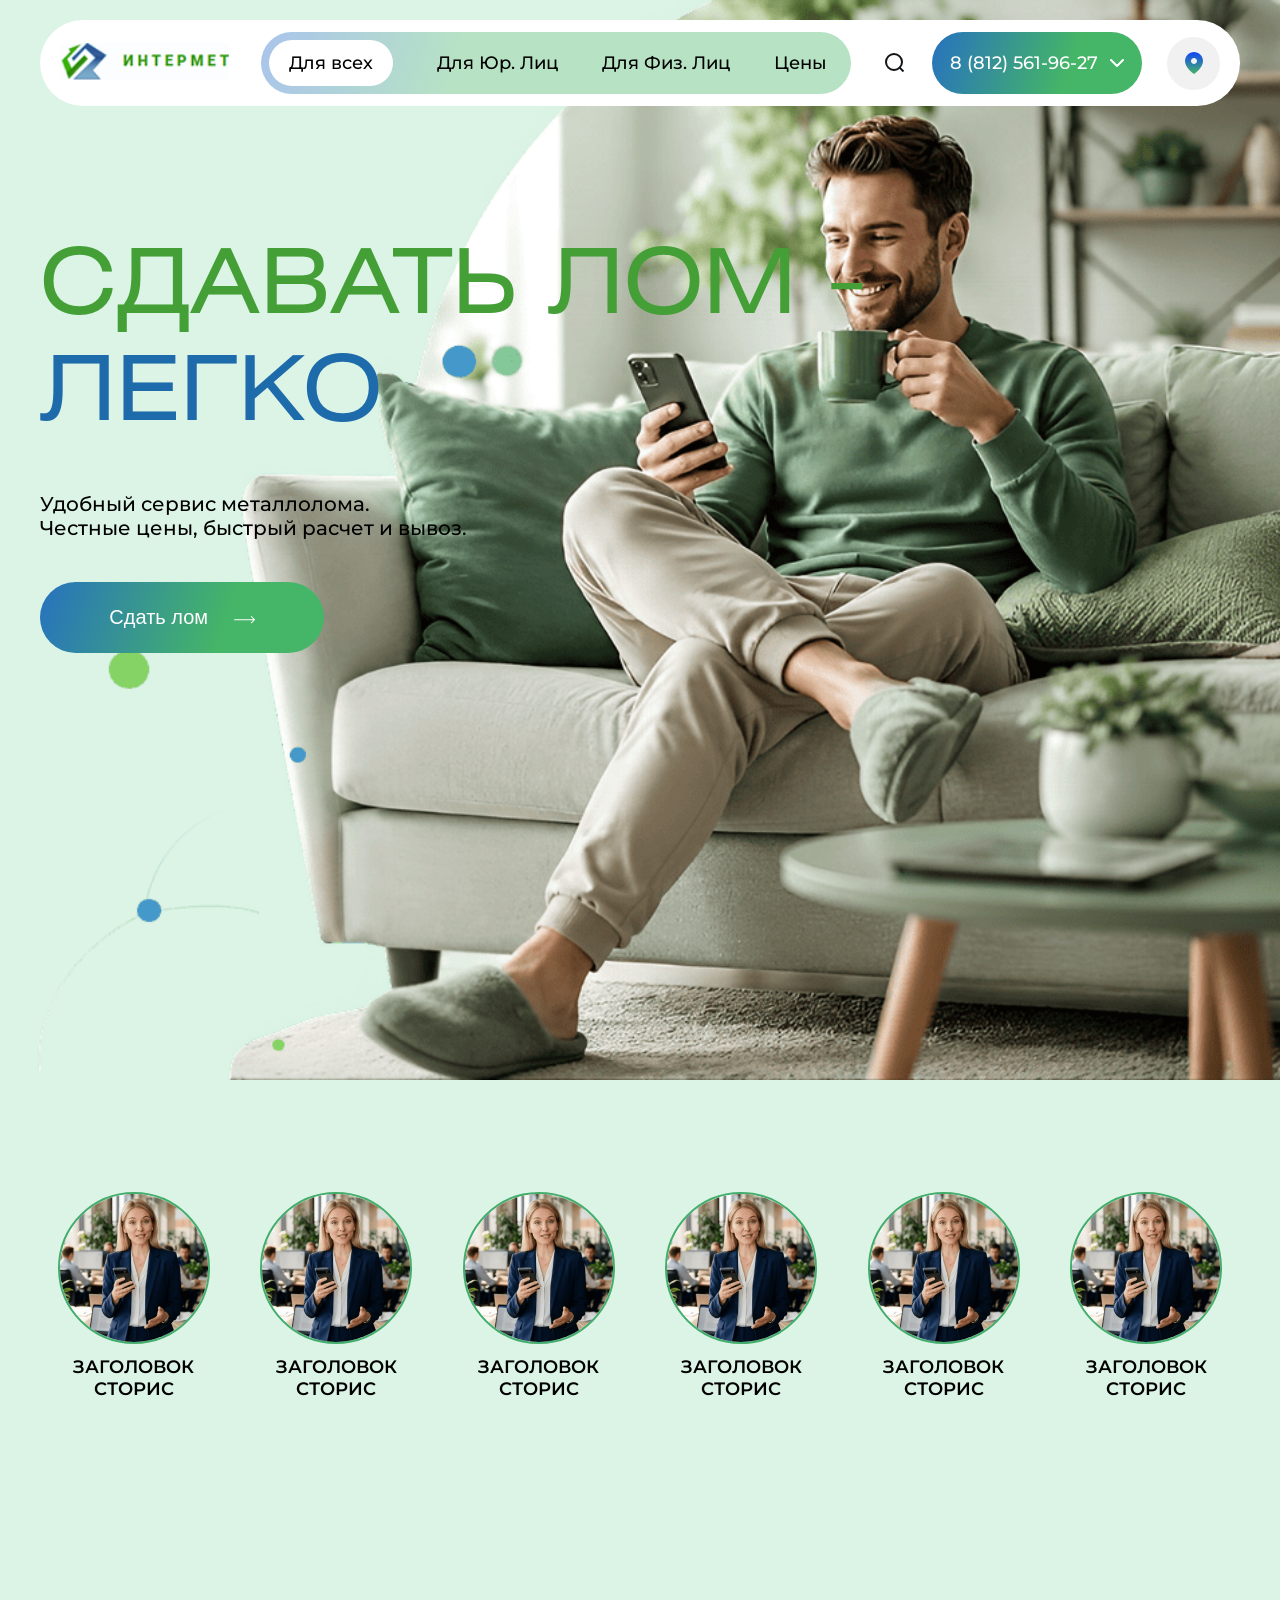
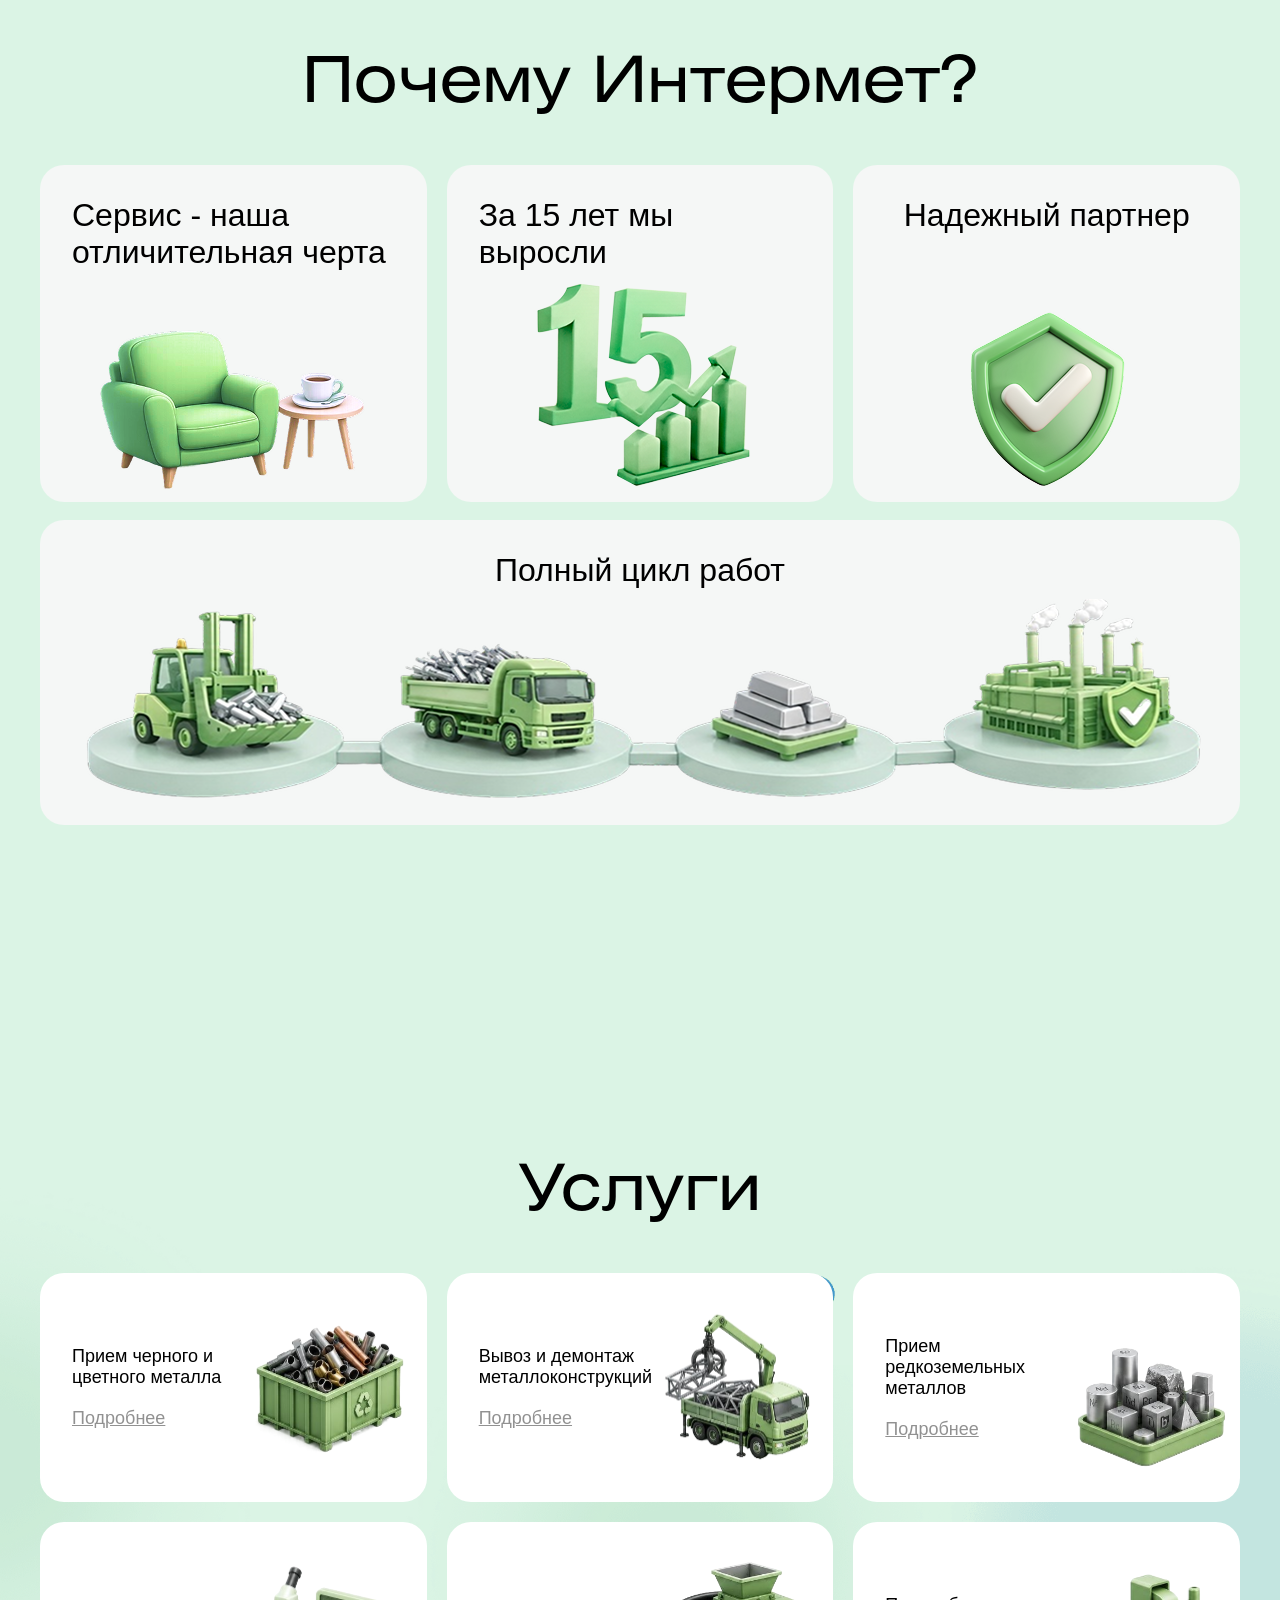
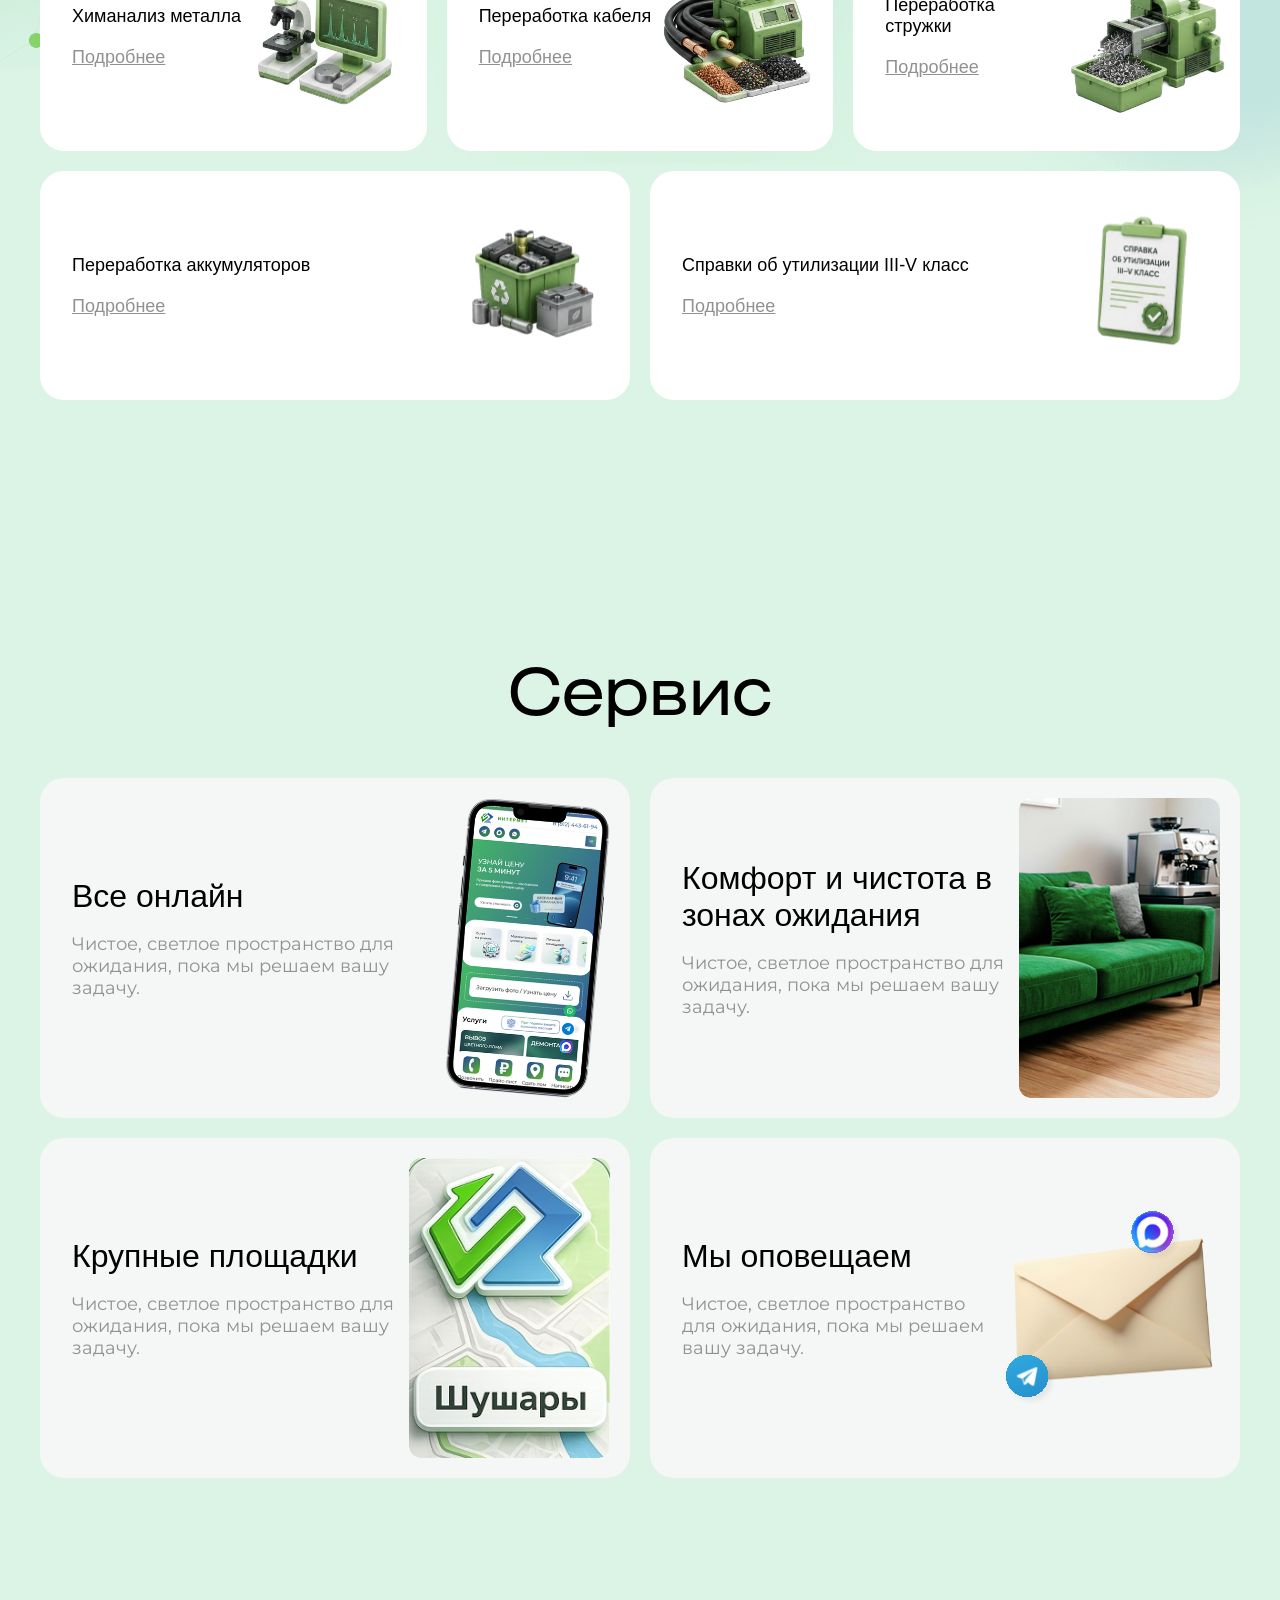
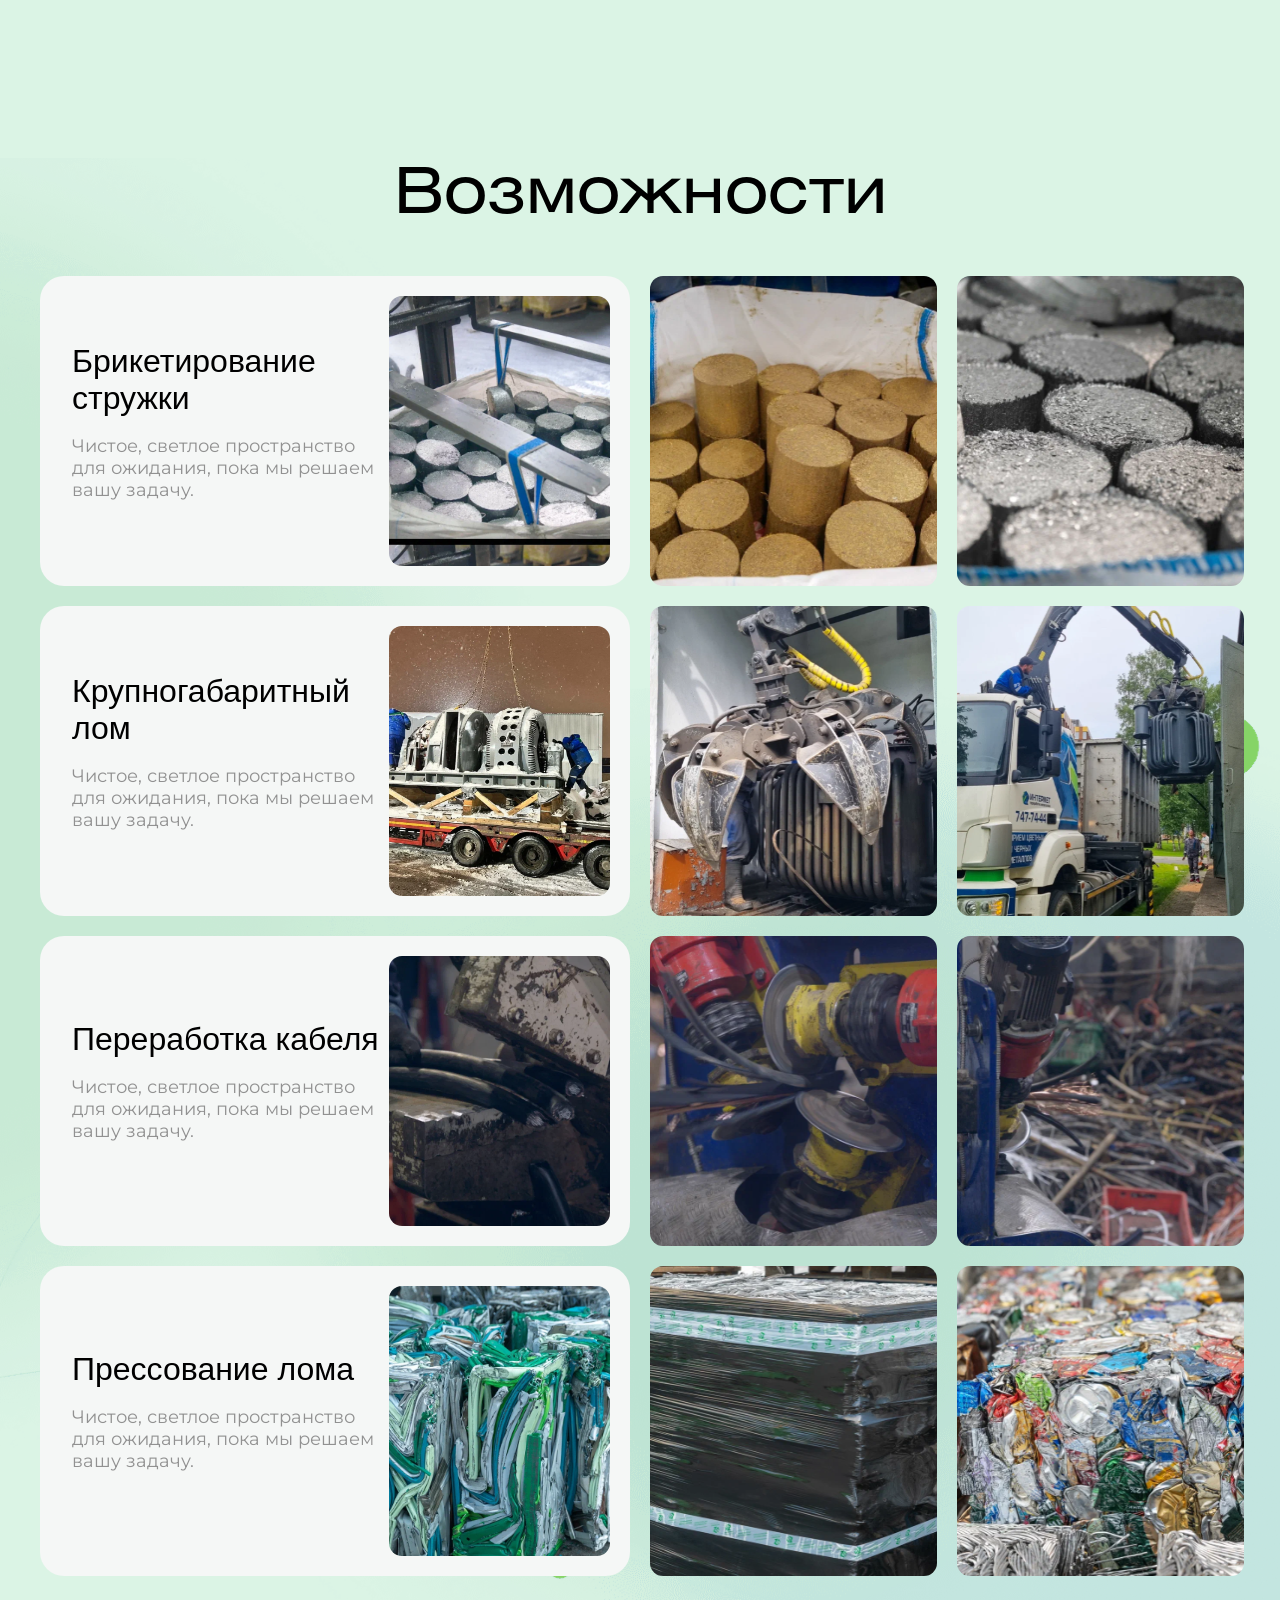
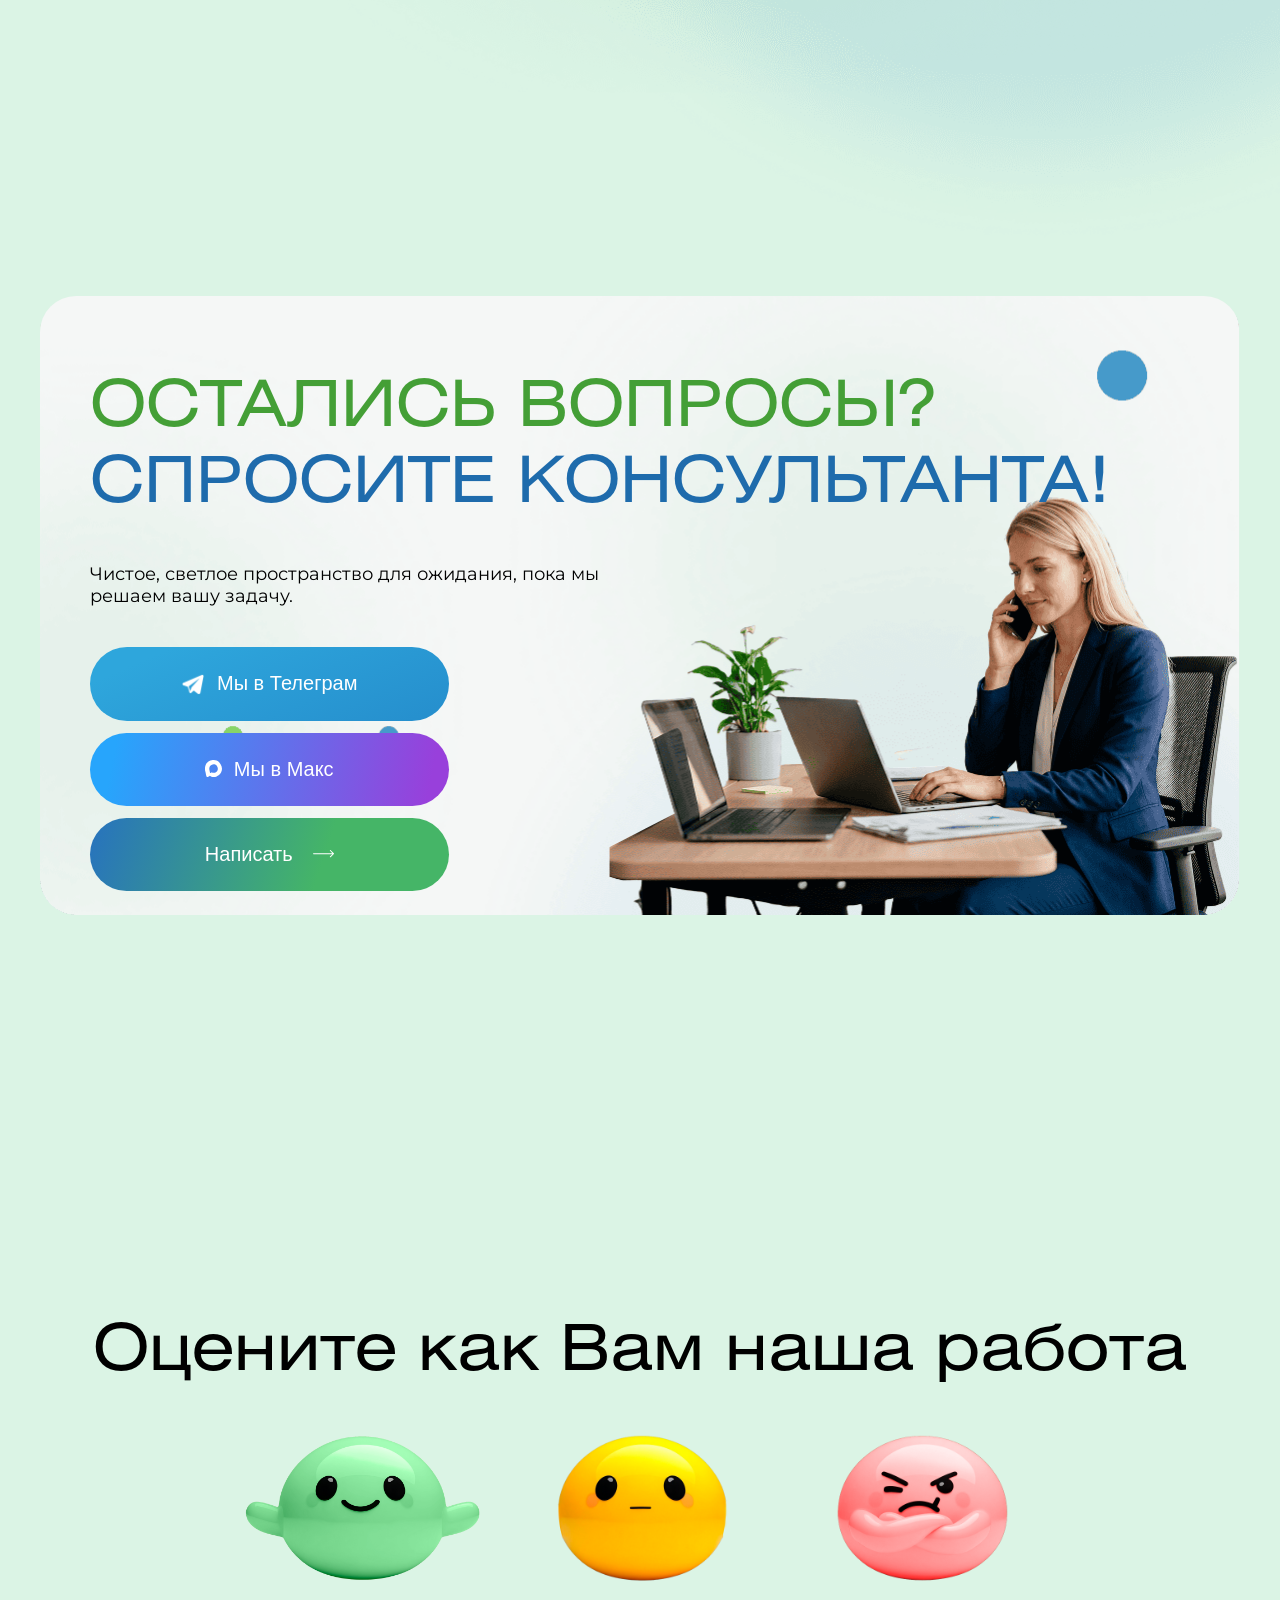
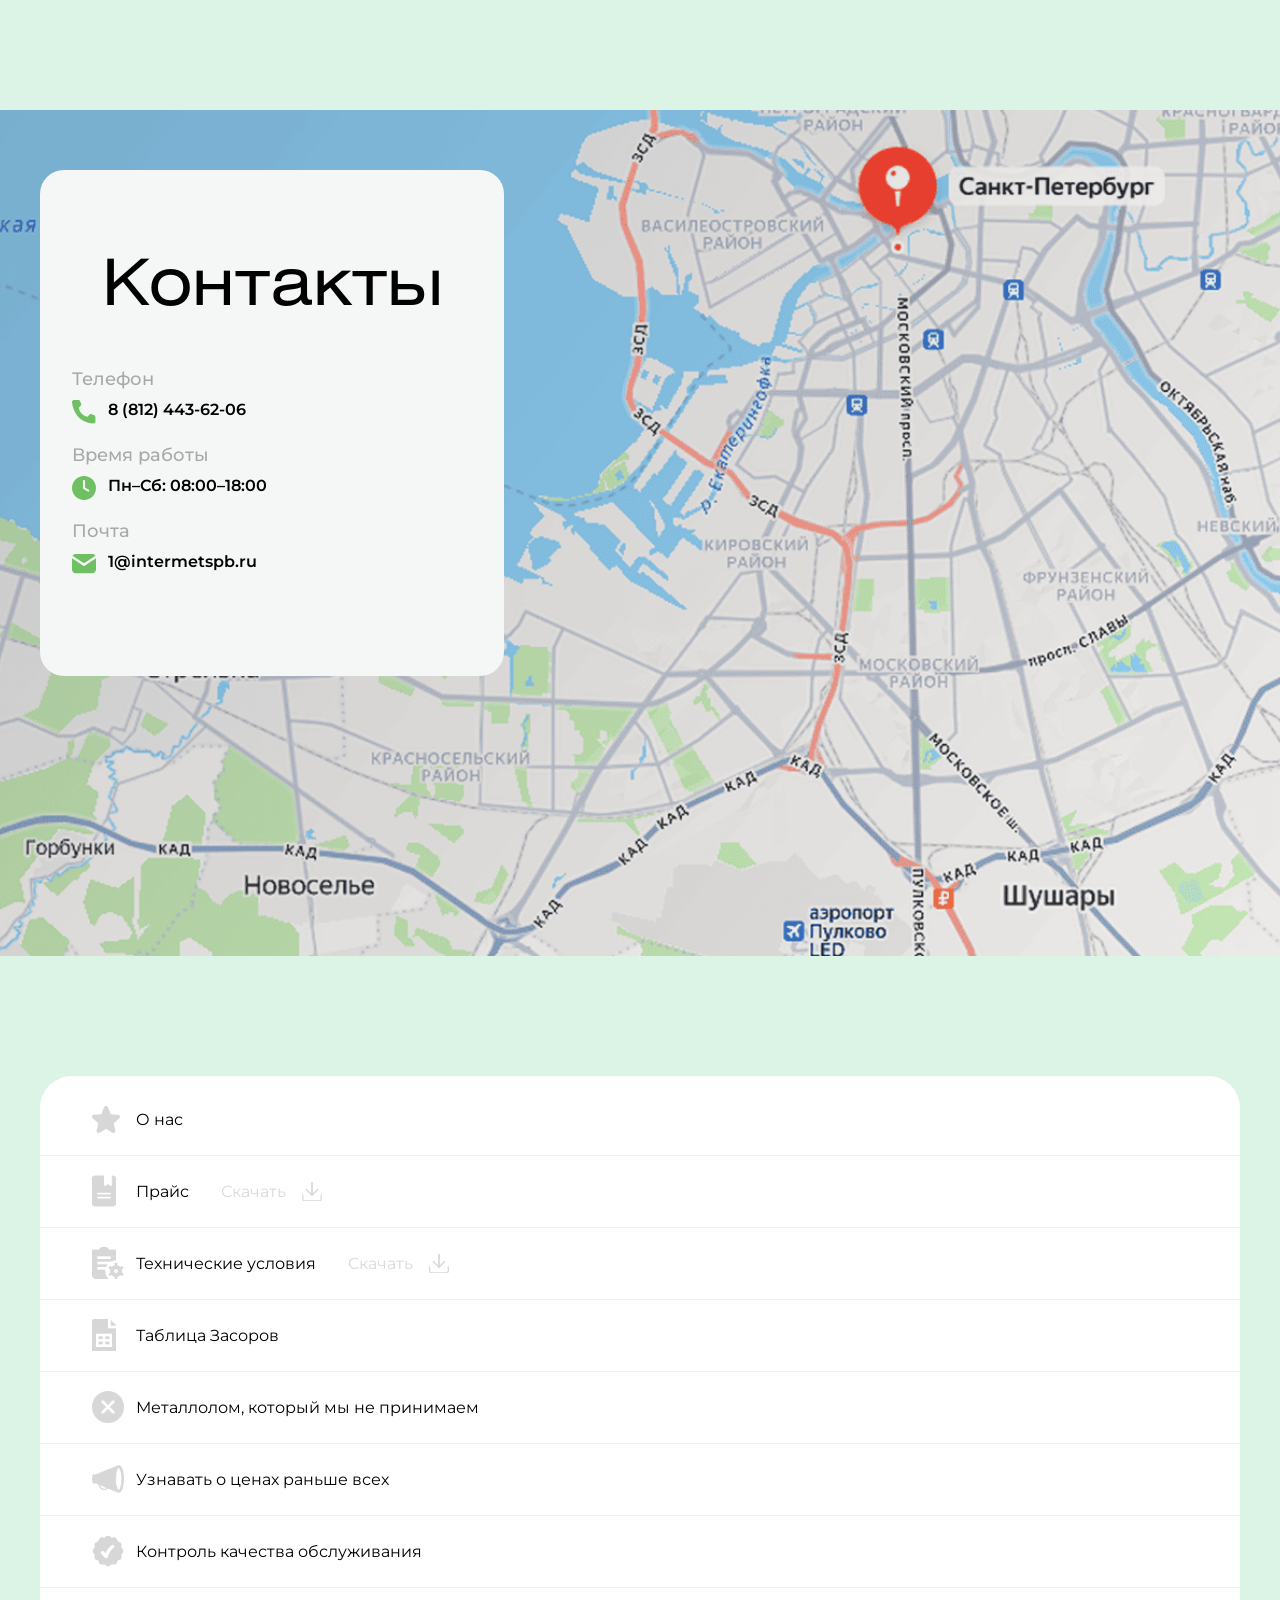
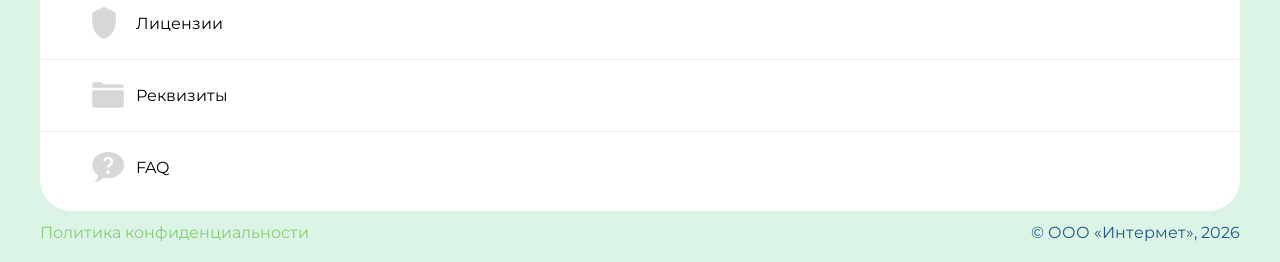
==== commit ba54aeed: "third commit" ====
--- a/index.html
+++ b/index.html
@@ -101,7 +101,7 @@
             </div>
         </section>
         <main class="main">
-            <section class="advantages">
+            <section class="advantages main_advantages">
                 <div class="container">
                     <h2 class="section_title">Почему Интермет?</h2>
                     <div class="advantages_list">
--- a/styles/style.css
+++ b/styles/style.css
@@ -20,6 +20,7 @@
 .header {
     margin-bottom: 32px;
     height: 100vh;
+    padding-bottom: 180px;
 }
 
 .img_block {
@@ -31,6 +32,7 @@
     background-repeat: no-repeat;
     background-size: cover;
     z-index: -1;
+    padding-bottom: 180px;
 }
 
 .container {
@@ -192,6 +194,7 @@
     margin-bottom: 237px;
     padding-left: 20px;
     padding-right: 20px;
+    padding-top: 80px;
 }
 
 .stories {
@@ -238,6 +241,11 @@
     margin-bottom: 330px;
     padding-left: 20px;
     padding-right: 20px;
+    padding-top: 100px;
+}
+
+.main_advantages {
+    padding-top: 10px;
 }
 
 .section_title {
@@ -1002,11 +1010,11 @@
 
     .header {
         margin-bottom: 40px;
+    }
+
+    .img_block, .header {
         height: 80vh;
-    }
-
-    .img_block {
-        height: 80vh;
+        padding-bottom: 250px;
     }
 
     .phone_block, .geo_btn, .burger_btn,
@@ -1039,7 +1047,7 @@
     .banner_btn {
         width: 240px;
         padding: 20px;
-        margin-top: 60px;
+        margin-top: 45px;
     }
 
     .story_view,
@@ -1201,14 +1209,14 @@
     }
 
     .nav_menu {
-       right: -70%;
-       width: 70%;
+        right: -70%;
+        width: 70%;
     }
 
     .header,
     .img_block {
         height: 60vh;
-        padding-bottom: 50px;
+        padding-bottom: 250px;
     }
 
     .banner_title {
@@ -1273,13 +1281,21 @@
         margin-left: 8px;
     }
 
+    .geo_btn {
+        background-size: 18px 18px;
+    }
+
     .menu_item {
         font-size: 18px;
         padding: 18px;
     }
 
+    .header {
+        padding-bottom: 160px;
+    }
+
     .img_block {
-        background-position: right -140px top 80px;
+        background-position: right -140px center;
     }
 
     .banner_title {
@@ -1315,6 +1331,14 @@
     .advantage,
     .service {
         flex-direction: column;
+    }
+
+    .advantage_long {
+        min-height: 150px;
+    }
+
+    .advantage_img_long {
+        height: 80px;
     }
 
     .advantage_text {
@@ -1373,7 +1397,7 @@
     }
 
     .feedback_form_text {
-        font-size: 14px;
+        font-size: 12px;
     }
 
     .contacts {
@@ -1397,3 +1421,19 @@
 
 }
 
+@media ((max-width: 768px) and (orientation: portrait)) {
+
+    .img_block, .header {
+        padding-bottom: 20px;
+    }
+
+}
+
+@media ((max-width: 400px) and (orientation: portrait)) {
+
+    .img_block, .header {
+        padding-bottom: 60px;
+    }
+
+}
+
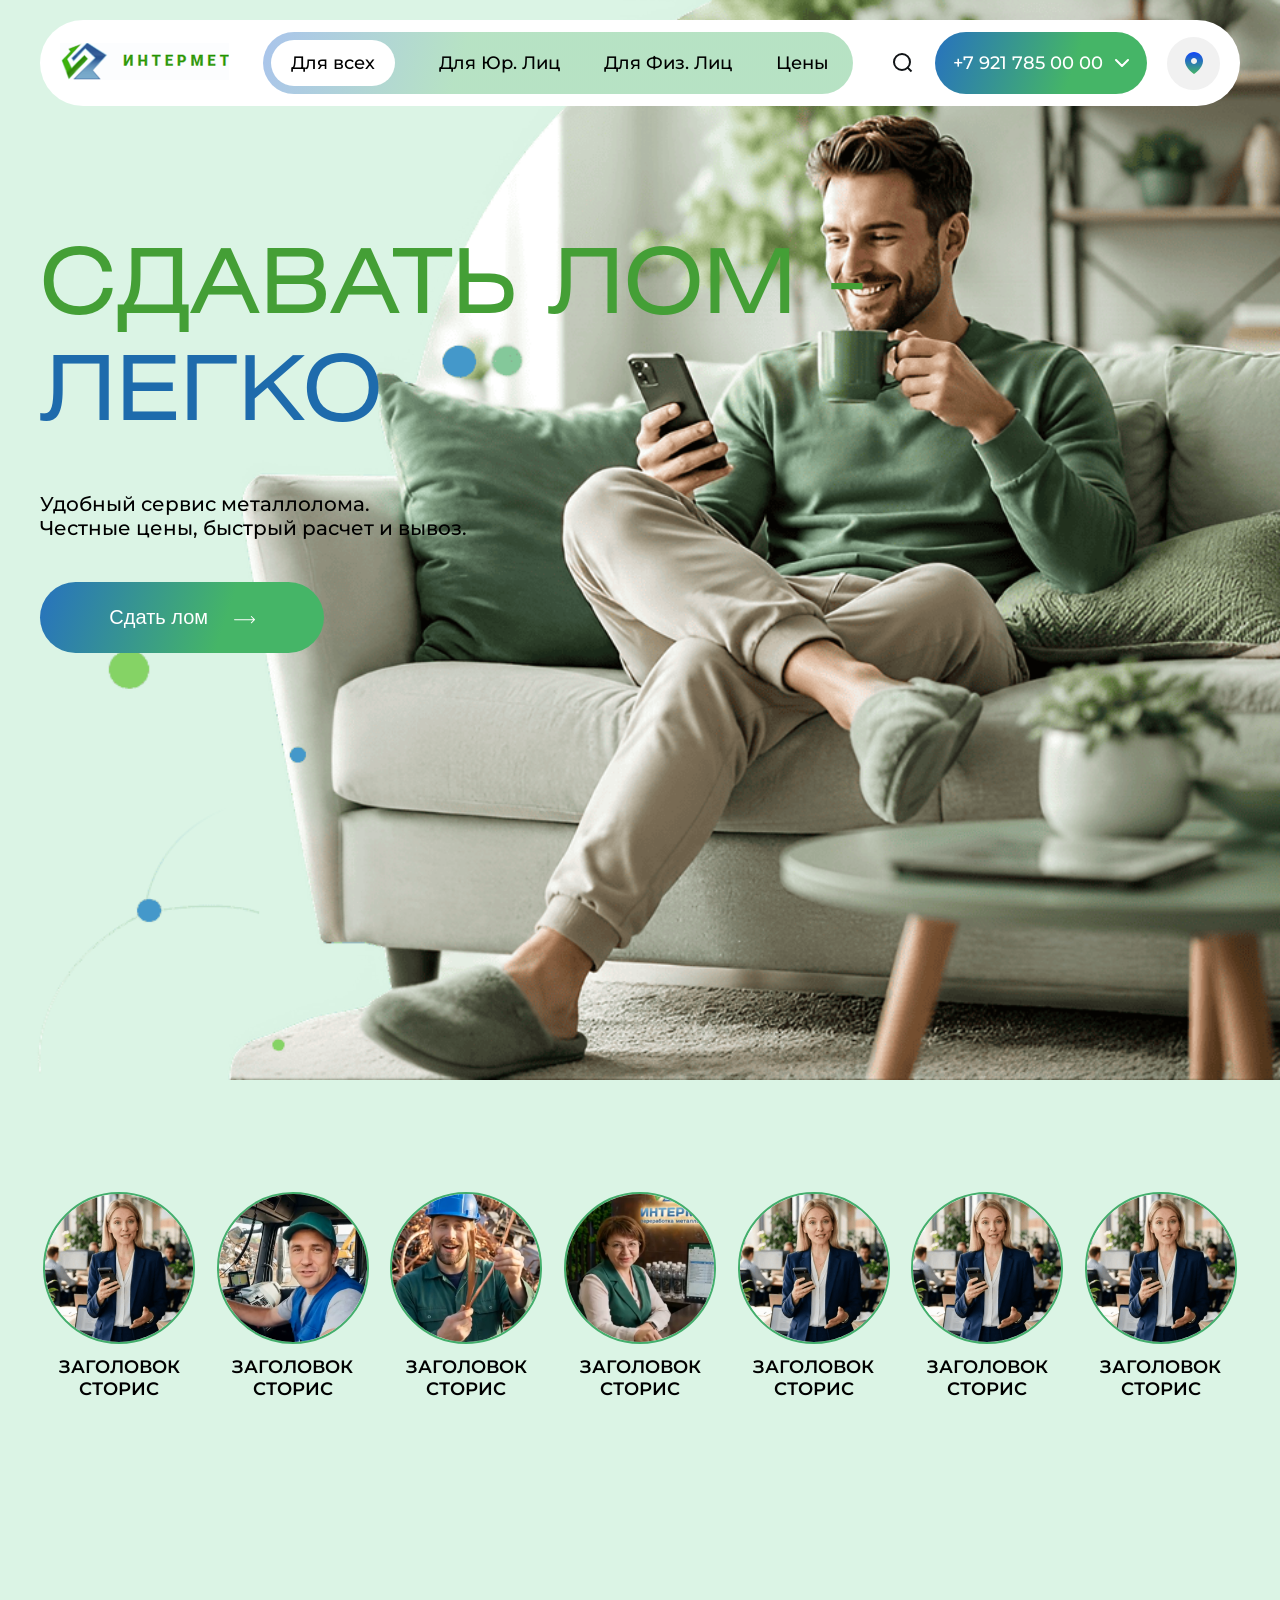
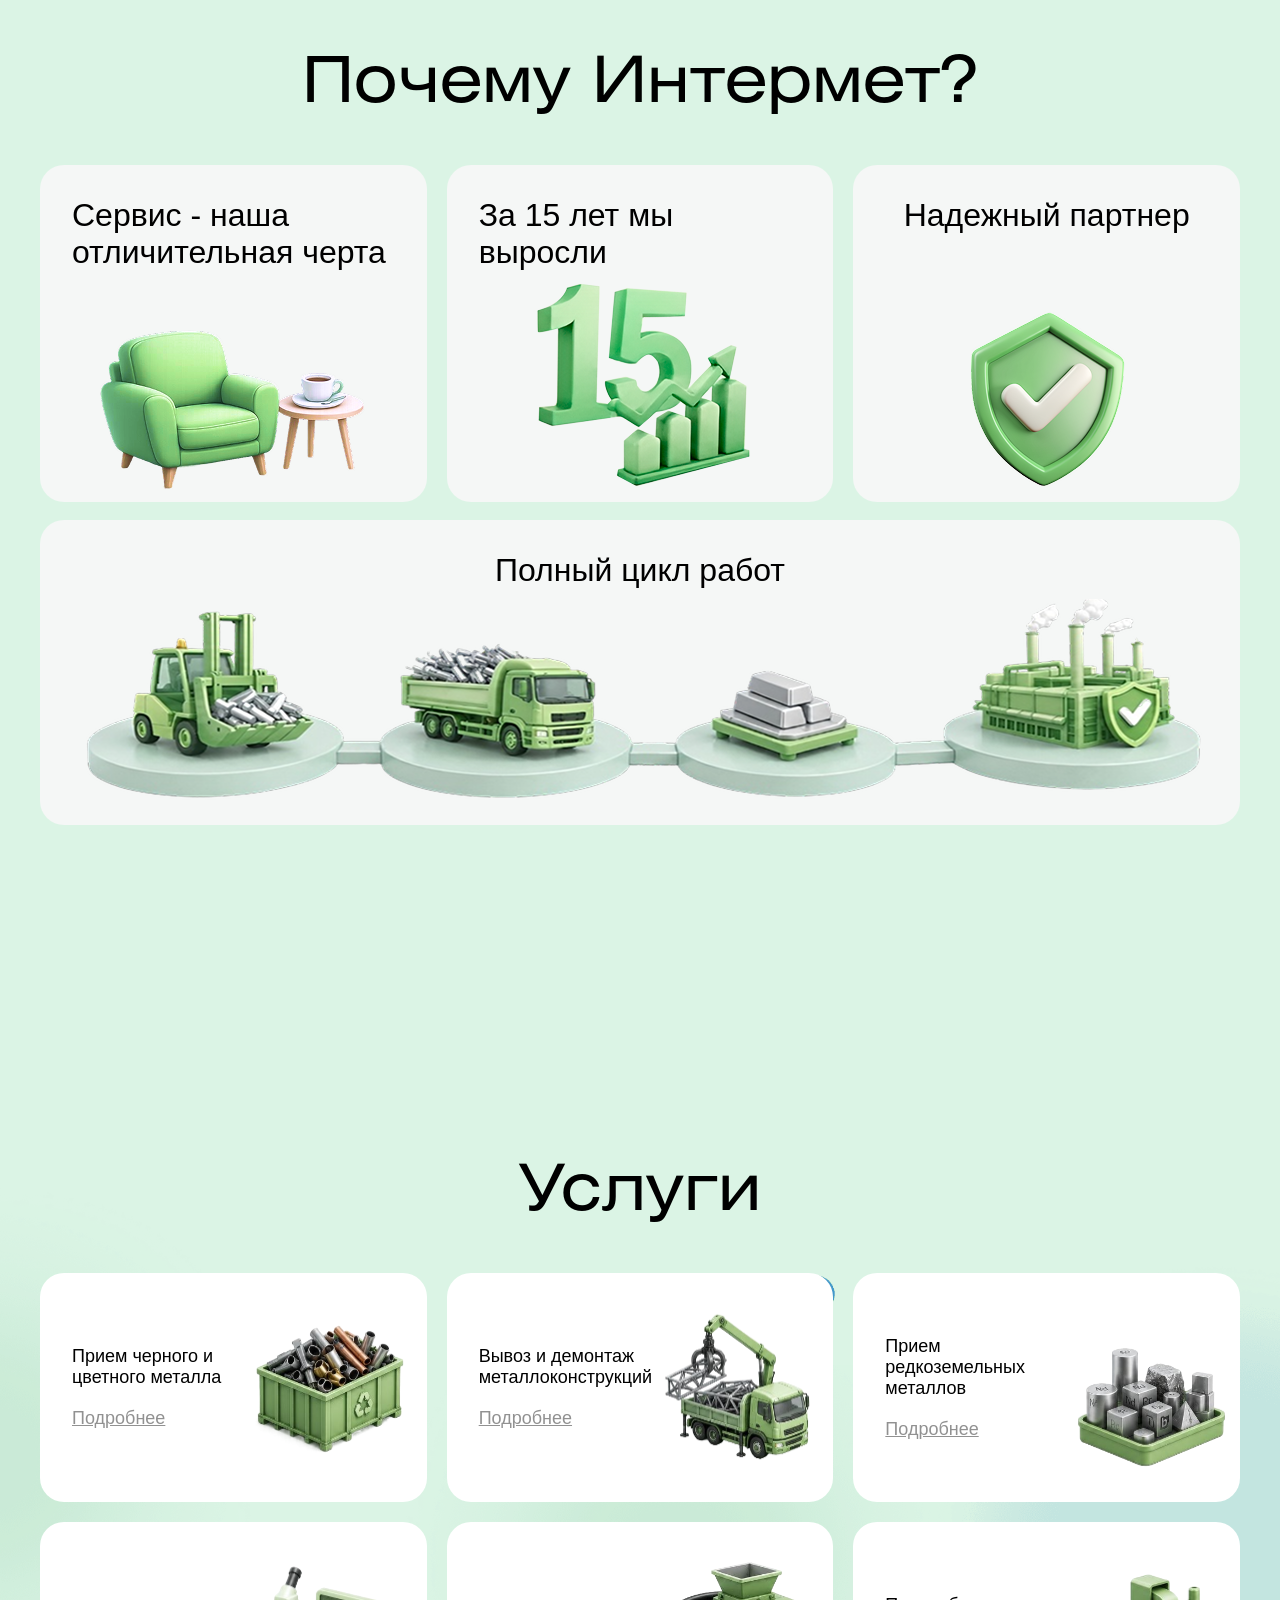
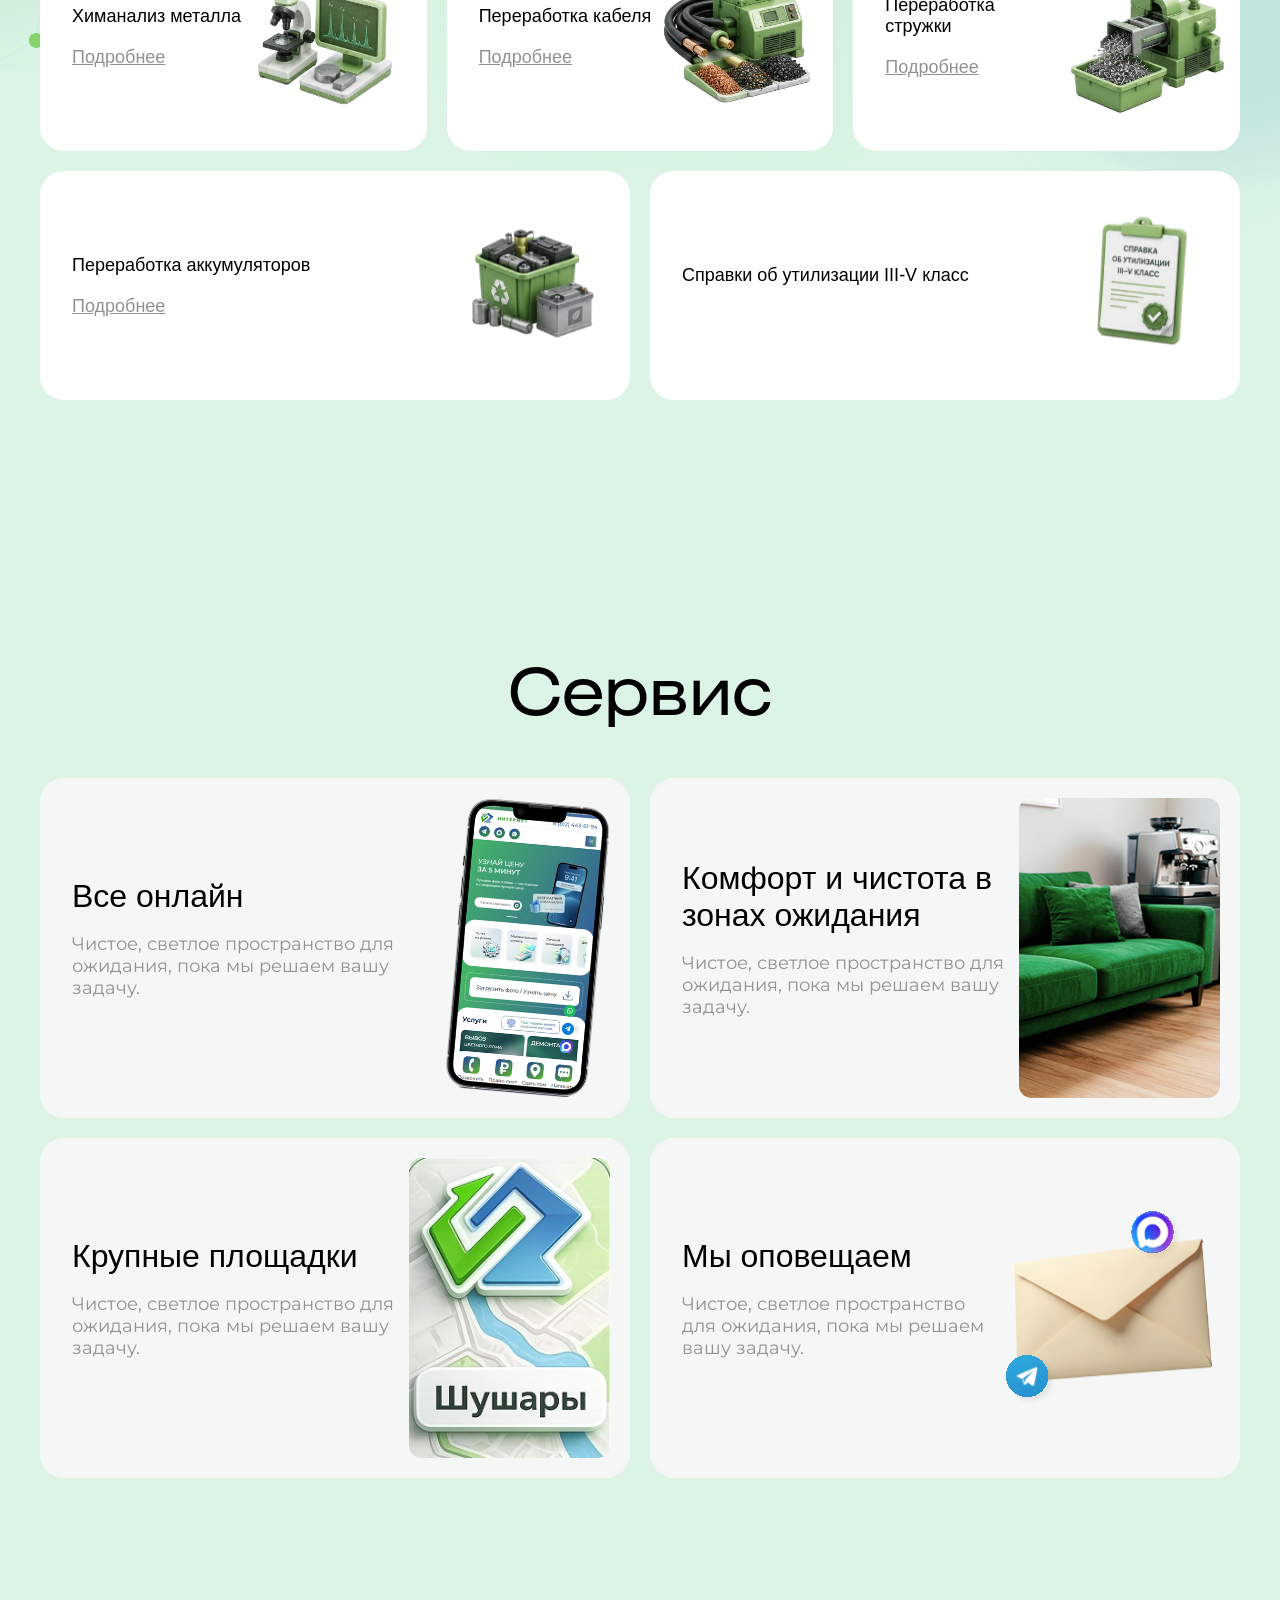
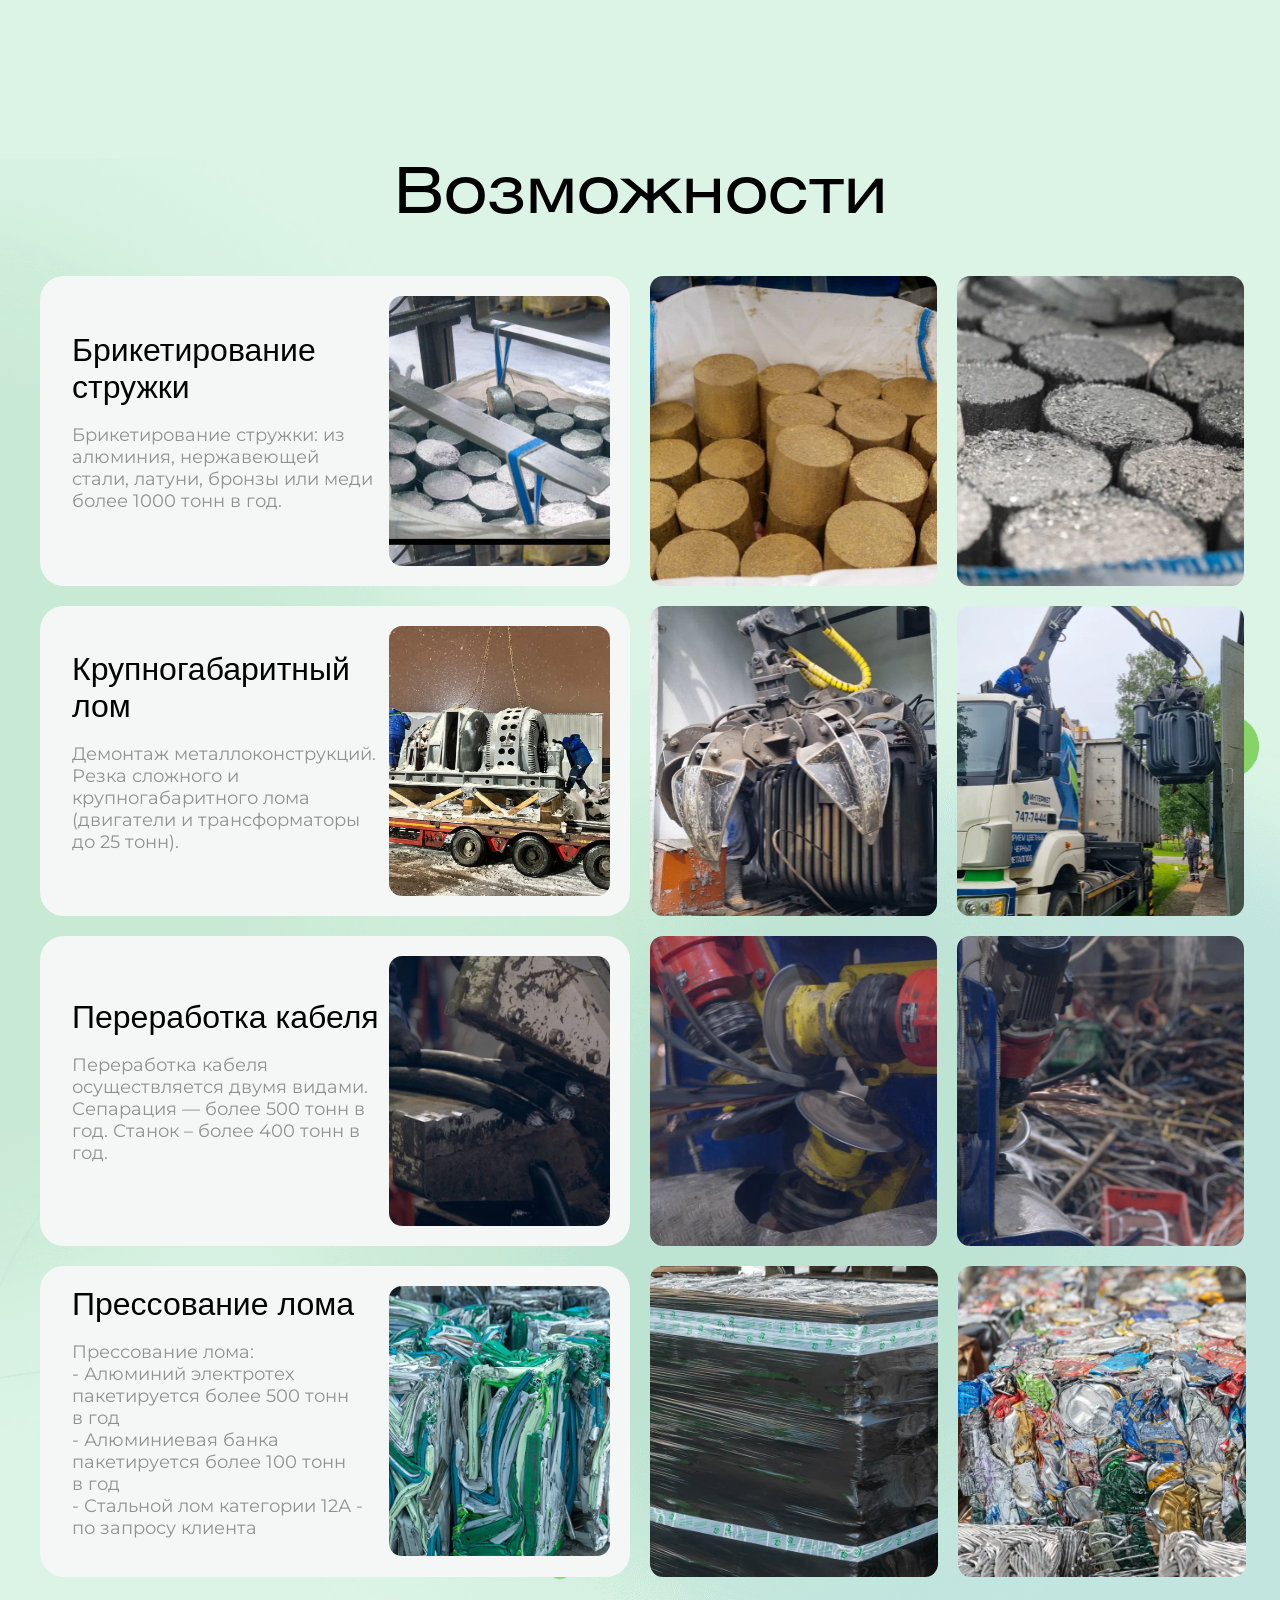
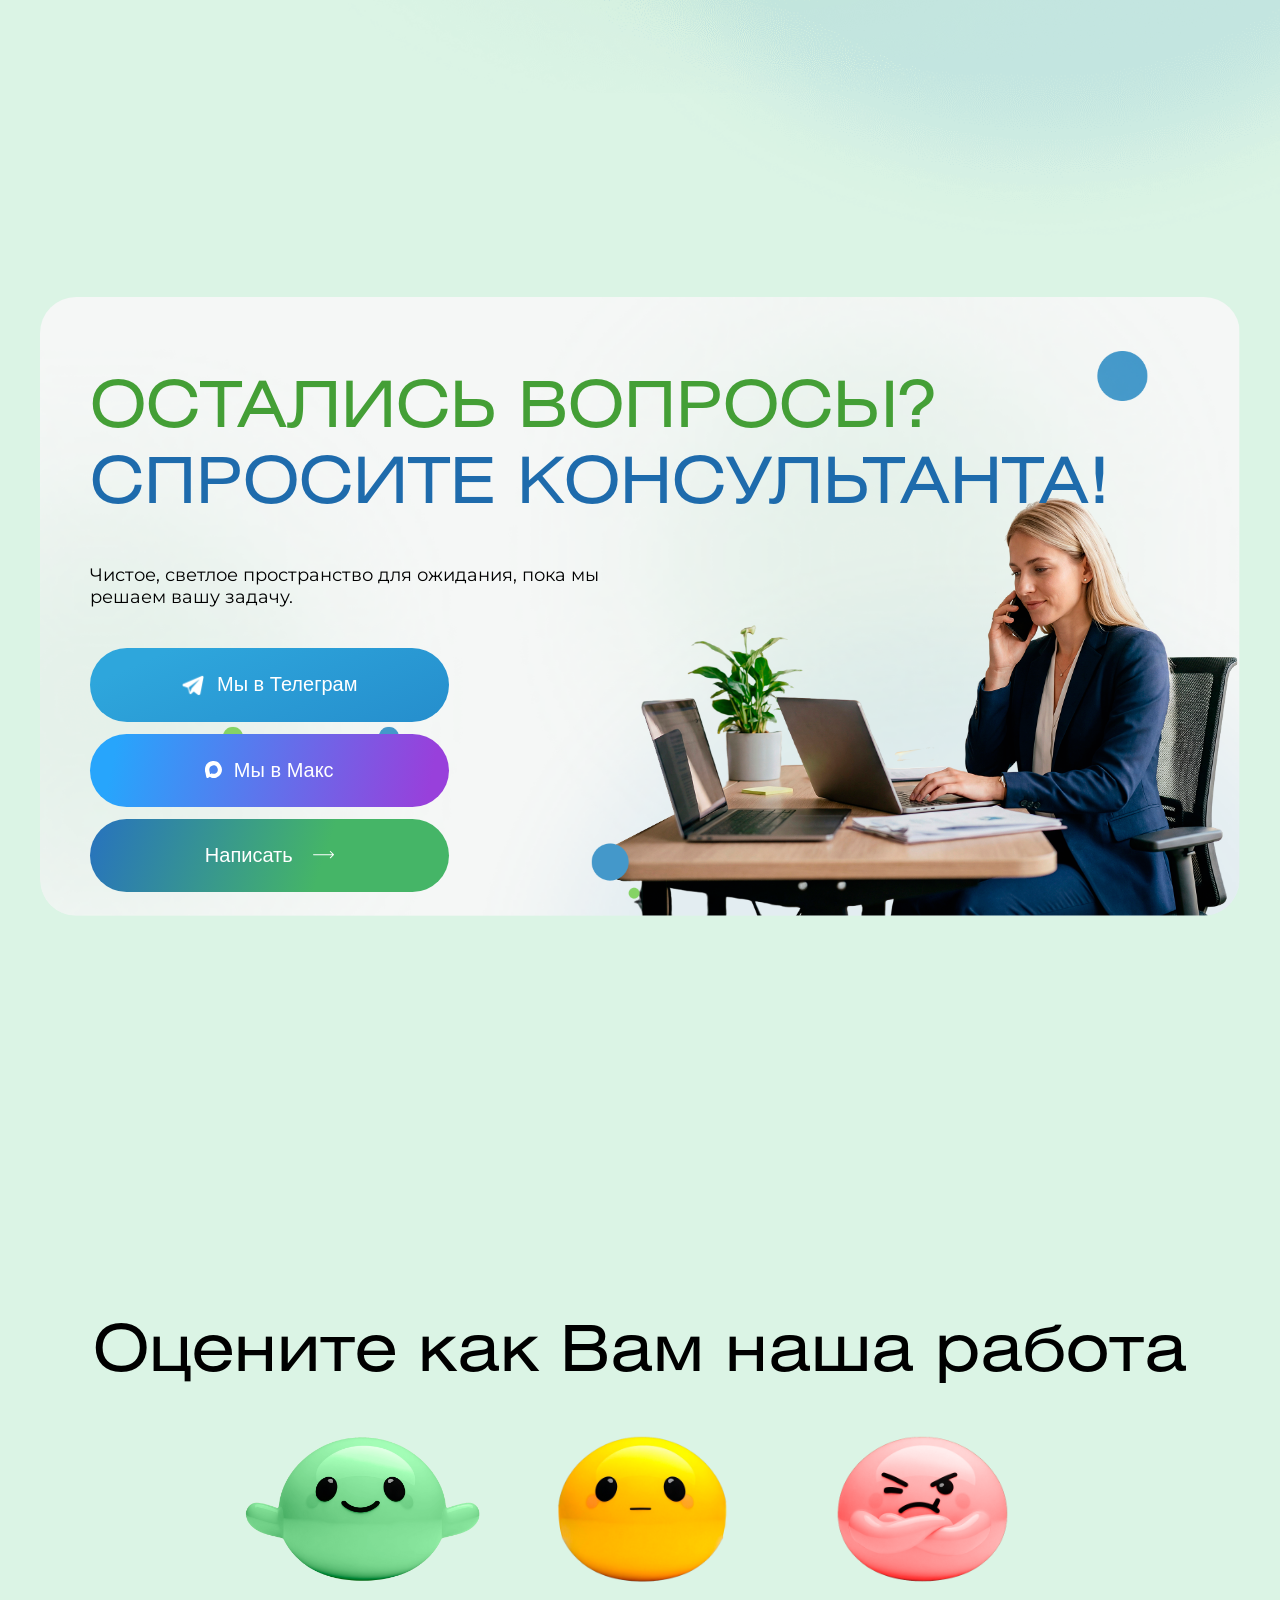
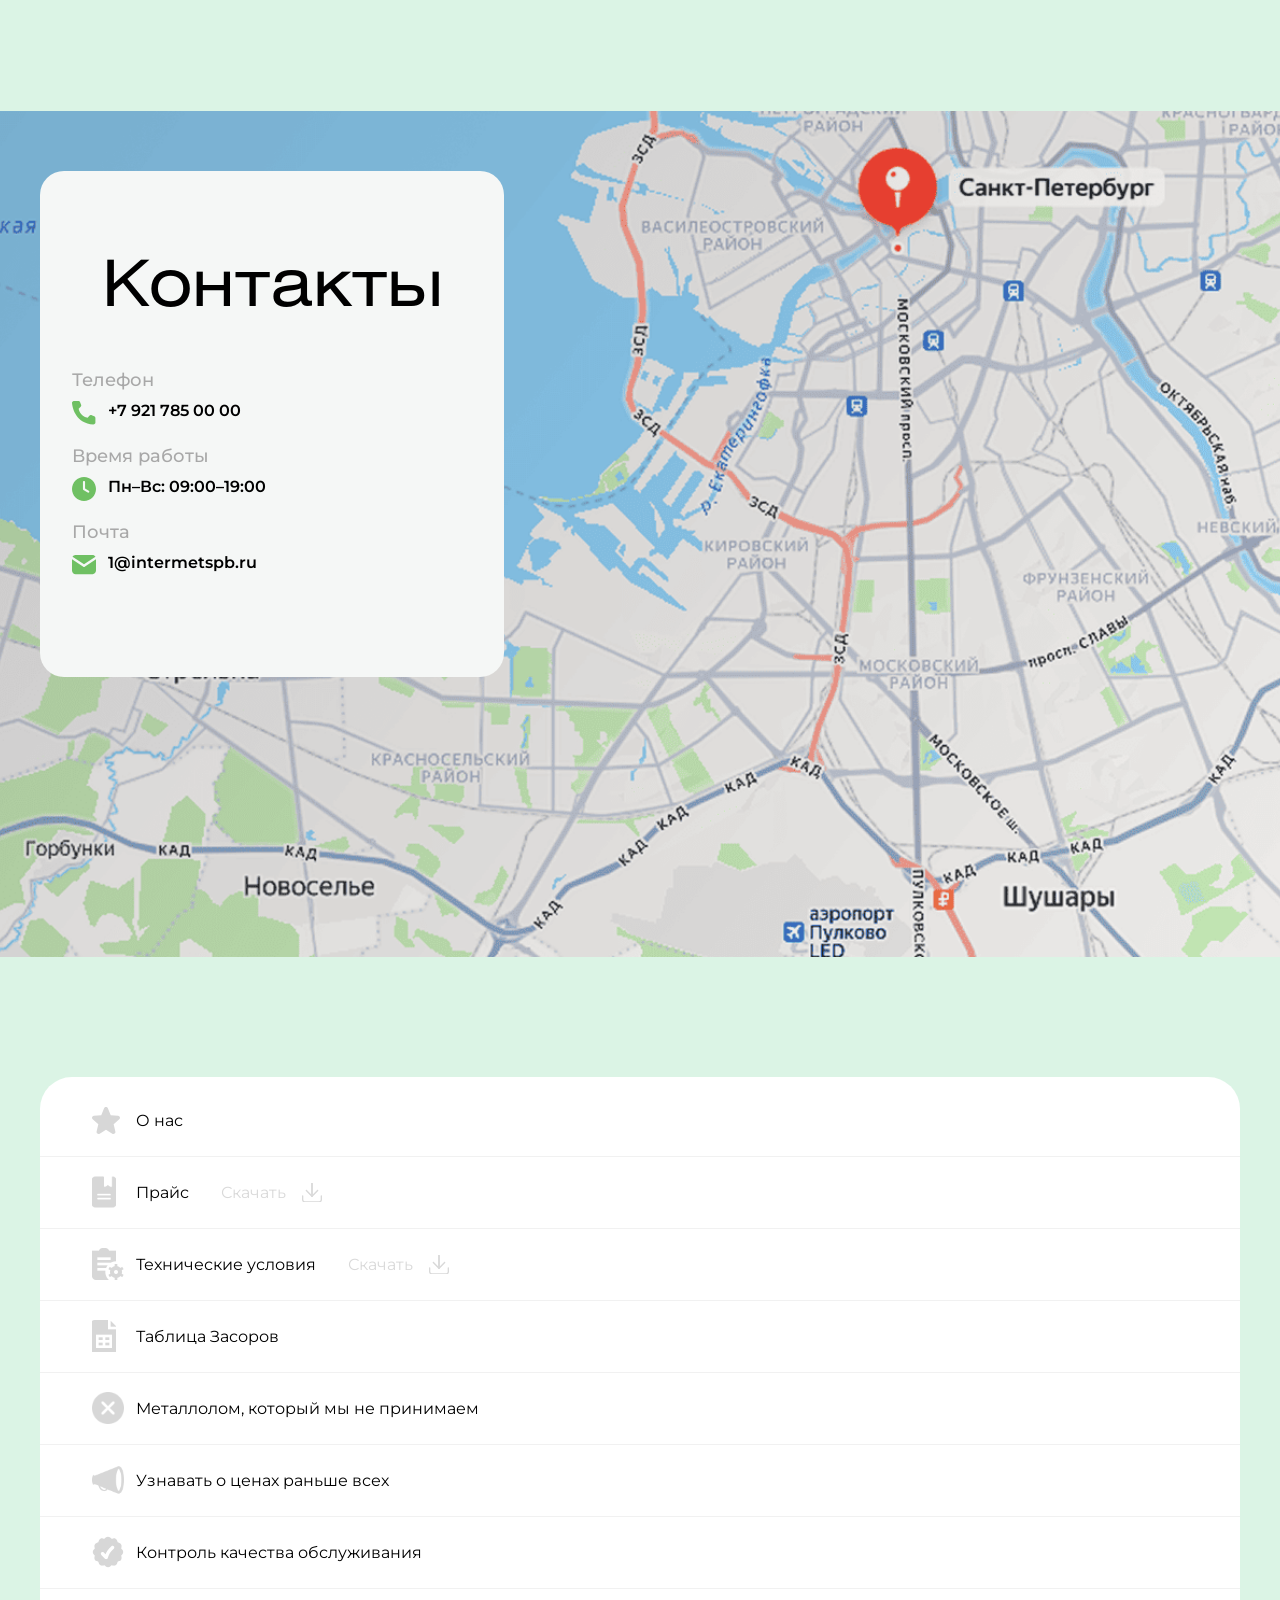
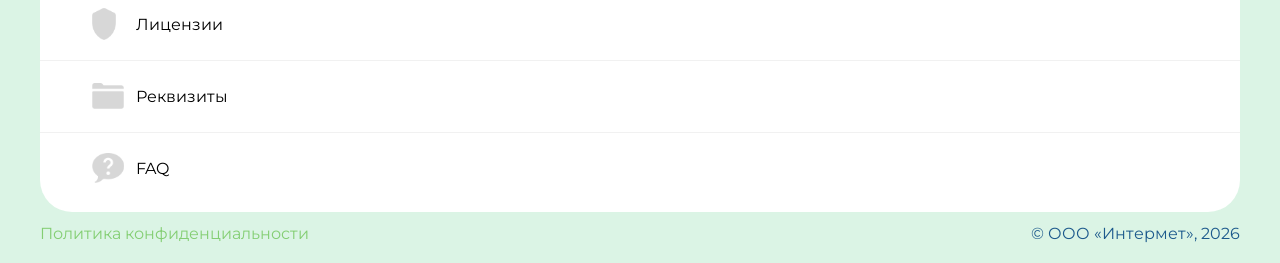
==== commit ca18e368: "add stories" ====
--- a/index.html
+++ b/index.html
@@ -5,6 +5,7 @@
     <meta name="viewport" content="width=device-width, initial-scale=1.0">
     <link rel="stylesheet" href="styles/style.css">
     <script defer src="js/main.js"></script>
+    <script defer src="js/stories.js"></script>
     <title>Интермет</title>
 </head>
 <body>
@@ -34,13 +35,13 @@
                             <a href="#" class="menu_link">
                                 <li class="menu_item menu_item_last">Цены</li>
                             </a>
-                            <a href="tel:88125619627" class="phone_link bm_phone_link">8 (812) 561-96-27</a>
+                            <a href="tel:+79217850000" class="phone_link bm_phone_link">+7 921 785 00 00</a>
                         </ul>
                     </nav>
                     <div class="nav_params">
                         <button class="btn search_btn" type="button"></button>
                         <div class="phone_block">
-                            <a href="tel:88125619627" class="phone_link">8 (812) 561-96-27</a>
+                            <a href="tel:+79217850000" class="phone_link">+7 921 785 00 00</a>
                             <img src="imgs/arrow_bottom.svg" alt="" class="phone_arrow_icon">
                         </div>
                         <button class="btn geo_btn" type="button"></button>
@@ -60,42 +61,25 @@
         </header>
         <section class="stories_block">
             <div class="container">
-                <div class="stories">
-                    <div class="story">
-                        <div class="story_view">
-                            <img src="imgs/story_img_1.png" alt="Изображение" class="story_img">
-                        </div>
-                        <span class="story_text">Заголовок сторис</span>
-                    </div>
-                    <div class="story">
-                        <div class="story_view">
-                            <img src="imgs/story_img_1.png" alt="Изображение" class="story_img">
-                        </div>
-                        <span class="story_text">Заголовок сторис</span>
-                    </div>
-                    <div class="story">
-                        <div class="story_view">
-                            <img src="imgs/story_img_1.png" alt="Изображение" class="story_img">
-                        </div>
-                        <span class="story_text">Заголовок сторис</span>
-                    </div>
-                    <div class="story">
-                        <div class="story_view">
-                            <img src="imgs/story_img_1.png" alt="Изображение" class="story_img">
-                        </div>
-                        <span class="story_text">Заголовок сторис</span>
-                    </div>
-                    <div class="story">
-                        <div class="story_view">
-                            <img src="imgs/story_img_1.png" alt="Изображение" class="story_img">
-                        </div>
-                        <span class="story_text">Заголовок сторис</span>
-                    </div>
-                    <div class="story">
-                        <div class="story_view">
-                            <img src="imgs/story_img_1.png" alt="Изображение" class="story_img">
-                        </div>
-                        <span class="story_text">Заголовок сторис</span>
+                <div class="stories" id="storiesGrid">
+                </div>
+                <div class="popup-overlay" id="popupOverlay">
+                    <div class="popup-content">
+                        <button class="close-popup" id="closePopupBtn">✕</button>
+                        <div class="story-counter" id="storyCounter">1 / 4</div>
+                        <div class="video-wrapper" id="videoWrapper">
+                            <div class="nav-arrows">
+                                <button class="nav-arrow left" id="prevStory">‹</button>
+                                <button class="nav-arrow right" id="nextStory">›</button>
+                            </div>
+                            <div class="center-play-btn" id="centerPlayBtn">▶</div>
+                            <video id="storyVideo" playsinline preload="metadata"></video>
+                            <div class="progress-container">
+                                <div class="progress-bar" id="progressBar">
+                                    <div class="progress-fill" id="progressFill"></div>
+                                </div>
+                            </div>
+                        </div>
                     </div>
                 </div>
             </div>
@@ -132,7 +116,7 @@
                             <div class="service_text_block">
                                 <span class="service_text">Прием черного и цветного металла</span>
                                 <span class="service_more">Подробнее</span>
-                                <p class="more_text">Удобный сервис приёма металлолома. Честные цены, быстрый расчёт и вывоз.</p>
+                                <p class="more_text">Быстро и качественно принимаем на площадках почти все виды металлов. В&nbsp;списке более 200 наименований.</p>
                             </div>
                             <img src="imgs/serv_1.svg" alt="Прием металла" class="service_img">
                         </div>
@@ -140,7 +124,7 @@
                             <div class="service_text_block">
                                 <span class="service_text">Вывоз и демонтаж металлоконструкций</span>
                                 <span class="service_more">Подробнее</span>
-                                <p class="more_text">Удобный сервис приёма металлолома. Честные цены, быстрый расчёт и вывоз.</p>
+                                <p class="more_text">Крупный парк техники. У нас есть всё необходимое оборудование для демонтажа, вывоза и переработки металлолома.</p>
                             </div>
                             <img src="imgs/serv_2.svg" alt="Вывоз металла" class="service_img">
                         </div>
@@ -148,7 +132,7 @@
                             <div class="service_text_block">
                                 <span class="service_text">Прием редкоземельных металлов</span>
                                 <span class="service_more">Подробнее</span>
-                                <p class="more_text">Удобный сервис приёма металлолома. Честные цены, быстрый расчёт и вывоз.</p>
+                                <p class="more_text">Принимаем, в том числе, редкоземельные металлы (РЗМ), т.к. в наличии специальное оборудование для спектрального анализа.</p>
                             </div>
                             <img src="imgs/serv_3.svg" alt="Прием редкоземов" class="service_img">
                         </div>
@@ -158,7 +142,7 @@
                             <div class="service_text_block">
                                 <span class="service_text">Химанализ металла</span>
                                 <span class="service_more">Подробнее</span>
-                                <p class="more_text">Удобный сервис приёма металлолома. Честные цены, быстрый расчёт и вывоз.</p>
+                                <p class="more_text">Бесплатно осуществляем спектральный анализ металлолома при сдаче металла на нашу площадку.</p>
                             </div>
                             <img src="imgs/serv_4.svg" alt="Химанализ металла" class="service_img">
                         </div>
@@ -166,7 +150,7 @@
                             <div class="service_text_block">
                                 <span class="service_text">Переработка кабеля</span>
                                 <span class="service_more">Подробнее</span>
-                                <p class="more_text">Удобный сервис приёма металлолома. Честные цены, быстрый расчёт и вывоз.</p>
+                                <p class="more_text">Переработка кабеля осуществляется двумя видами: методом сепарации или разделывается на станках.</p>
                             </div>
                             <img src="imgs/serv_5.svg" alt="Переработка кабеля" class="service_img">
                         </div>
@@ -174,7 +158,7 @@
                             <div class="service_text_block">
                                 <span class="service_text">Переработка стружки</span>
                                 <span class="service_more">Подробнее</span>
-                                <p class="more_text">Удобный сервис приёма металлолома. Честные цены, быстрый расчёт и вывоз.</p>
+                                <p class="more_text">Качественные брикеты из стружки: алюминия, нержавеющей стали, латуни, бронзы или меди. Большие объёмы, индивидуальные условия.</p>
                             </div>
                             <img src="imgs/serv_6.svg" alt="Переработка стружки" class="service_img">
                         </div>
@@ -184,15 +168,15 @@
                             <div class="service_text_block">
                                 <span class="service_text">Переработка аккумуляторов</span>
                                 <span class="service_more">Подробнее</span>
-                                <p class="more_text">Удобный сервис приёма металлолома. Честные цены, быстрый расчёт и вывоз.</p>
+                                <p class="more_text">Быстро разгружаем, оперативно производим взвешивание, разгрузку аккумуляторов: автомобильных, гелевых, щелочных, от погрузчиков, от ИБП, а также в стекле.</p>
                             </div>
                             <img src="imgs/serv_7.svg" alt="Переработка аккумуляторов" class="service_img">
                         </div>
                         <div class="service bottom_service service_8">
                             <div class="service_text_block">
                                 <span class="service_text">Справки об утилизации III-V класс</span>
-                                <span class="service_more">Подробнее</span>
-                                <p class="more_text">Удобный сервис приёма металлолома. Честные цены, быстрый расчёт и вывоз.</p>
+                                <!-- <span class="service_more">Подробнее</span> -->
+                                <p class="more_text"></p>
                             </div>
                             <img src="imgs/serv_8.svg" alt="Справки об утилизации" class="service_img">
                         </div>
@@ -244,7 +228,7 @@
                             <div class="possibility">
                                 <div class="possibility_text_block">
                                     <span class="possibility_title">Брикетирование стружки</span>
-                                    <p class="possibility_text">Чистое, светлое пространство для ожидания, пока мы решаем вашу задачу.</p>
+                                    <p class="possibility_text">Брикетирование стружки: из алюминия, нержавеющей стали, латуни, бронзы или меди более 1000 тонн в год.</p>
                                 </div>
                                 <img src="imgs/pos_1.svg" alt="Брикетирование стружки" class="possibility_img">
                             </div>
@@ -257,7 +241,7 @@
                             <div class="possibility">
                                 <div class="possibility_text_block">
                                     <span class="possibility_title">Крупногабаритный лом</span>
-                                    <p class="possibility_text">Чистое, светлое пространство для ожидания, пока мы решаем вашу задачу.</p>
+                                    <p class="possibility_text">Демонтаж металлоконструкций. Резка сложного и крупногабаритного лома (двигатели и трансформаторы до 25 тонн).</p>
                                 </div>
                                 <img src="imgs/pos_2.svg" alt="Крупногабаритный лом" class="possibility_img">
                             </div>
@@ -270,7 +254,7 @@
                             <div class="possibility">
                                 <div class="possibility_text_block">
                                     <span class="possibility_title">Переработка кабеля</span>
-                                    <p class="possibility_text">Чистое, светлое пространство для ожидания, пока мы решаем вашу задачу.</p>
+                                    <p class="possibility_text">Переработка кабеля осуществляется двумя видами. Сепарация — более 500 тонн в год. Станок – более 400 тонн в год.</p>
                                 </div>
                                 <img src="imgs/pos_3.svg" alt="Переработка кабеля" class="possibility_img">
                             </div>
@@ -283,7 +267,11 @@
                             <div class="possibility">
                                 <div class="possibility_text_block">
                                     <span class="possibility_title">Прессование лома</span>
-                                    <p class="possibility_text">Чистое, светлое пространство для ожидания, пока мы решаем вашу задачу.</p>
+                                    <p class="possibility_text">Прессование лома:</br>
+                                        - Алюминий электротех пакетируется более 500 тонн в&nbsp;год</br>
+                                        - Алюминиевая банка пакетируется более 100 тонн в&nbsp;год</br>
+                                        - Стальной лом категории 12А - по запросу клиента
+                                    </p>
                                 </div>
                                 <img src="imgs/pos_4.svg" alt="Прессование лома" class="possibility_img">
                             </div>
@@ -356,13 +344,13 @@
                         <div class="contacts_part">
                             <span class="contact_title">Телефон</span>
                             <div class="contact contact_phone">
-                                <a href="tel:88124436206" class="phone_contact">8 (812) 443-62-06</a>
+                                <a href="tel:+79217850000" class="phone_contact">+7 921 785 00 00</a>
                             </div>
                         </div>
                         <div class="contacts_part">
                             <span class="contact_title">Время работы</span>
                             <div class="contact contact_timetable">
-                                Пн–Сб: 08:00–18:00
+                                Пн–Вс: 09:00–19:00
                             </div>
                         </div>
                         <div class="contacts_part">
--- a/styles/style.css
+++ b/styles/style.css
@@ -55,6 +55,10 @@
     border-radius: 100px;
 }
 
+.logo_link {
+    margin-right: 15px;
+}
+
 .logo {
     width: 169px;
     height: 37px;
@@ -86,6 +90,7 @@
 
 .menu_item {
     list-style-type: none;
+    white-space: nowrap; 
 }
 
 .menu_item_active {
@@ -112,8 +117,9 @@
 
 .phone_block,
 .geo_btn,
-.burger_btn {
-    margin-left: 25px;
+.burger_btn,
+.search_btn {
+    margin-left: 20px;
 }
 
 .search_btn {
@@ -211,7 +217,7 @@
     cursor: pointer;
 }
 
-.story:nth-child(n+2) {
+.story-item:nth-child(n+2) {
     margin-left: 15px;
 }
 
@@ -783,6 +789,180 @@
 
 @media (max-width: 1200px){
 
+    .menu {
+        overflow: scroll;
+    }
+
+    .logo_link,
+    .phone_block,
+    .nav_params {
+        flex-shrink: 0;
+    }
+
+    .nav_menu {
+        flex: 1 1 auto;
+        min-width: 0;
+        overflow: hidden;
+    }
+
+    .menu::-webkit-scrollbar {
+        width: 0;
+        height: 0;
+    }
+
+    .menu_link:nth-child(n+2) {
+        margin-left: 30px;
+    }
+
+    .phone_block,
+    .geo_btn,
+    .search_btn {
+        margin-left: 12px;
+    }
+
+    .phone_block {
+        padding: 20px 12px;
+    }
+
+    .geo_btn {
+        width: 45px;
+        height: 45px;
+    }
+
+    .banner_title {
+        font-size: 60px;
+        margin-top: 70px;
+        margin-bottom: 15px;
+    }
+
+    .banner_text {
+        display: block;
+        width: 46%;
+    }
+
+    .stories_block,
+    .advantages,
+    .services,
+    .supports,
+    .possibilities,
+    .consulting {
+        margin-bottom: 200px;
+    }
+
+    .stories {
+        overflow: scroll;
+    }
+
+    .stories::-webkit-scrollbar {
+        width: 0;
+        height: 0;
+    }
+
+    .story_view,
+    .story_img {
+        width: 125px;
+        height: 125px;
+    }
+
+    .section_title {
+        font-size: 54px;
+    }
+
+    .advantage_text {
+        font-size: 24px;
+        text-align: center;
+    }
+
+    .advantage_img {
+        width: 160px;
+        height: 130px;
+    }
+
+    .advantage_img_shield {
+        width: 140px;
+        height: 150px;
+    }
+
+    .advantage_img_long {
+        width: 100%;
+        height: 150px;
+    }
+
+    .service {
+        flex-direction: column;
+        align-items: flex-start;
+    }
+
+    .support_title, 
+    .possibility_title {
+        font-size: 24px;
+    }
+
+    .support_text, 
+    .possibility_text {
+        font-size: 16px;
+    }
+
+    .support_img {
+        width: 35%;
+    }
+
+    .possibility {
+        width: calc(70% - 40px);
+    }
+
+    .possibility_text_block {
+        width: 50%;
+    }
+
+    .possibility_img {
+        width: 35%;
+    }
+
+    .possibility_next_img {
+        width: 45%;
+    }
+
+    .consulting_description {
+        align-items: end;
+    }
+
+    .consulting_title {
+        font-size: 44px;
+        margin-bottom: 20px;
+    }
+
+    .consulting_text {
+        font-size: 16px;
+    }
+
+    .consult_btn {
+        padding: 22px;
+    }
+
+    .consult_img {
+        max-width: 45%;
+        height: 240px;
+    }
+
+    .assessment_img {
+        width: calc(33.33% - 20px);
+    }
+
+    .contacts_block {
+        padding: 40px 20px;
+    }
+}
+
+@media (max-width: 930px) {
+        
+    .img_block {
+        background-position: right -140px center;
+    }
+}
+
+@media (max-width: 865px) {
+
     .body-wrapper {
         overflow: hidden;
         width: 100%;
@@ -794,9 +974,13 @@
         display: block;
     }
 
+    .geo_btn,
     .burger_btn {
         width: 48px;
         height: 48px;
+    }
+
+    .burger_btn {
         background-image: url("../imgs/burger_button.svg");
         background-repeat: no-repeat;
         background-position: center center;
@@ -878,135 +1062,9 @@
         visibility: visible;
     }
 
-    .img_block {
-        background-position: right -140px center;
-    }
-
-    .banner_title {
-        font-size: 60px;
-        margin-top: 120px;
-    }
-
-    .banner_text {
-        display: block;
-        width: 46%;
-    }
-
-    .stories_block,
-    .advantages,
-    .services,
-    .supports,
-    .possibilities,
-    .consulting {
-        margin-bottom: 200px;
-    }
-
-    .stories {
-        overflow: scroll;
-    }
-
-    .stories::-webkit-scrollbar {
-        width: 0;
-        height: 0;
-    }
-
-    .story_view,
-    .story_img {
-        width: 125px;
-        height: 125px;
-    }
-
-    .section_title {
-        font-size: 54px;
-    }
-
-    .advantage_text {
-        font-size: 24px;
-        text-align: center;
-    }
-
-    .advantage_img {
-        width: 160px;
-        height: 130px;
-    }
-
-    .advantage_img_shield {
-        width: 140px;
-        height: 150px;
-    }
-
-    .advantage_img_long {
-        width: 100%;
-        height: 150px;
-    }
-
-    .service {
-        flex-direction: column;
-        align-items: flex-start;
-    }
-
-    .support_title, 
-    .possibility_title {
-        font-size: 24px;
-    }
-
-    .support_text, 
-    .possibility_text {
-        font-size: 16px;
-    }
-
-    .support_img {
-        width: 35%;
-    }
-
-    .possibility {
-        width: calc(70% - 40px);
-    }
-
-    .possibility_text_block {
-        width: 50%;
-    }
-
-    .possibility_img {
-        width: 35%;
-    }
-
-    .possibility_next_img {
-        width: 45%;
-    }
-
-    .consulting_description {
-        align-items: end;
-    }
-
-    .consulting_title {
-        font-size: 44px;
-        margin-bottom: 20px;
-    }
-
-    .consulting_text {
-        font-size: 16px;
-    }
-
-    .consult_btn {
-        padding: 22px;
-    }
-
-    .consult_img {
-        max-width: 45%;
-        height: 240px;
-    }
-
-    .assessment_img {
-        width: calc(33.33% - 20px);
-    }
-
-    .contacts_block {
-        padding: 40px 20px;
-    }
-}
-
-@media (max-width: 768px){
+}
+
+@media (max-width: 768px) {
 
     .header {
         margin-bottom: 40px;
@@ -1281,6 +1339,10 @@
         margin-left: 8px;
     }
 
+    .search_btn {
+        background-size: 20px 20px;
+    }
+
     .geo_btn {
         background-size: 18px 18px;
     }
@@ -1437,3 +1499,370 @@
 
 }
 
+
+
+/* ----- POPUP для сторис ----- */
+
+.popup-overlay {
+    position: fixed;
+    inset: 0;
+    background: rgba(0, 0, 0, 0.7);
+    backdrop-filter: blur(12px);
+    -webkit-backdrop-filter: blur(12px);
+    display: none;
+    justify-content: center;
+    align-items: center;
+    z-index: 1000;
+    padding: 20px;
+    opacity: 0;
+    transition: opacity 0.4s ease;
+}
+
+.popup-overlay.active {
+    display: flex;
+    opacity: 1;
+}
+
+.popup-content {
+    background: #0e0e0e;
+    border-radius: 32px;
+    max-width: 480px;
+    width: 100%;
+    overflow: hidden;
+    box-shadow: 0 30px 60px rgba(0, 0, 0, 0.9);
+    border: 1px solid rgba(255, 255, 255, 0.06);
+    transform: scale(0.92) translateY(20px);
+    transition: transform 0.4s cubic-bezier(0.34, 1.56, 0.64, 1), opacity 0.4s ease;
+    opacity: 0;
+    position: relative;
+}
+
+.popup-overlay.active .popup-content {
+    transform: scale(1) translateY(0);
+    opacity: 1;
+}
+
+.video-wrapper {
+    position: relative;
+    background: #000;
+    width: 100%;
+    height: 100vh;
+    aspect-ratio: 9 / 16;
+    display: flex;
+    align-items: center;
+    justify-content: center;
+    overflow: hidden;
+    cursor: pointer;
+}
+
+.video-wrapper video {
+    width: 100%;
+    height: 100%;
+    object-fit: cover;
+    display: block;
+    background: #1a1a1a;
+}
+
+.progress-container {
+    position: absolute;
+    bottom: 24px;
+    /* было 0, подняли выше */
+    left: 0;
+    right: 0;
+    padding: 8px 16px 12px;
+    background: linear-gradient(to top, rgba(0, 0, 0, 0.7) 0%, transparent 100%);
+    z-index: 7;
+    pointer-events: none;
+}
+
+.progress-bar {
+    width: 100%;
+    height: 4px;
+    background: rgba(255, 255, 255, 0.2);
+    border-radius: 4px;
+    cursor: pointer;
+    pointer-events: auto;
+    position: relative;
+    transition: height 0.15s;
+}
+
+.progress-bar:hover {
+    height: 6px;
+}
+
+.progress-fill {
+    height: 100%;
+    width: 0%;
+    background: #fff;
+    border-radius: 4px;
+    transition: width 0.1s linear;
+    position: relative;
+}
+
+.progress-fill::after {
+    content: '';
+    position: absolute;
+    right: -6px;
+    top: -4px;
+    width: 12px;
+    height: 12px;
+    background: #fff;
+    border-radius: 50%;
+    opacity: 0;
+    transition: opacity 0.2s;
+}
+
+.progress-bar:hover .progress-fill::after {
+    opacity: 1;
+}
+
+/* Стрелки навигации */
+.nav-arrows {
+    position: absolute;
+    top: 0;
+    left: 0;
+    right: 0;
+    bottom: 0;
+    display: flex;
+    justify-content: space-between;
+    align-items: center;
+    padding: 0 8px;
+    pointer-events: none;
+    z-index: 4;
+}
+
+.nav-arrow {
+    pointer-events: auto;
+    width: 40px;
+    height: 40px;
+    border-radius: 50%;
+    background: rgba(0, 0, 0, 0.4);
+    backdrop-filter: blur(4px);
+    border: 1px solid rgba(255, 255, 255, 0.1);
+    color: white;
+    font-size: 20px;
+    display: flex;
+    align-items: center;
+    justify-content: center;
+    cursor: pointer;
+    transition: background 0.2s, transform 0.15s;
+    opacity: 0;
+    transition: opacity 0.3s, background 0.2s, transform 0.15s;
+}
+
+.video-wrapper:hover .nav-arrow {
+    opacity: 1;
+}
+
+.nav-arrow:hover {
+    background: rgba(255, 255, 255, 0.15);
+}
+
+.nav-arrow:active {
+    transform: scale(0.9);
+}
+
+.nav-arrow.left {
+    margin-right: auto;
+}
+
+.nav-arrow.right {
+    margin-left: auto;
+}
+
+.center-play-btn {
+    position: absolute;
+    top: 50%;
+    left: 50%;
+    transform: translate(-50%, -50%);
+    width: 72px;
+    height: 72px;
+    border-radius: 50%;
+    background: rgba(0, 0, 0, 0.55);
+    backdrop-filter: blur(6px);
+    -webkit-backdrop-filter: blur(6px);
+    border: 2px solid rgba(255, 255, 255, 0.25);
+    display: none;
+    align-items: center;
+    justify-content: center;
+    font-size: 34px;
+    color: white;
+    text-shadow: 0 2px 12px rgba(0, 0, 0, 0.5);
+    pointer-events: none;
+    transition: opacity 0.3s ease, transform 0.3s ease;
+    box-shadow: 0 8px 30px rgba(0, 0, 0, 0.5);
+    z-index: 5;
+}
+
+.center-play-btn.visible {
+    display: flex;
+    animation: fadePop 0.3s ease;
+}
+
+@keyframes fadePop {
+    0% { opacity: 0; transform: translate(-50%, -50%) scale(0.7); }
+    100% { opacity: 1; transform: translate(-50%, -50%) scale(1); }
+}
+
+.close-popup {
+    position: absolute;
+    top: 25px;
+    right: 16px;
+    background: rgba(0, 0, 0, 0.6);
+    backdrop-filter: blur(8px);
+    -webkit-backdrop-filter: blur(8px);
+    border: none;
+    color: white;
+    font-size: 28px;
+    width: 44px;
+    height: 44px;
+    border-radius: 30px;
+    cursor: pointer;
+    display: flex;
+    align-items: center;
+    justify-content: center;
+    transition: background-color 0.2s, transform 0.15s;
+    border: 0.5px solid rgba(255, 255, 255, 0.12);
+    z-index: 10;
+    font-weight: 300;
+    line-height: 1;
+}
+
+.close-popup:hover {
+    background: rgba(255, 255, 255, 0.15);
+}
+
+.close-popup:active {
+    transform: scale(0.88);
+}
+
+/* Индикатор номера сторис */
+.story-counter {
+    position: absolute;
+    top: 35px;
+    left: 50%;
+    transform: translateX(-50%);
+    color: rgba(255, 255, 255, 0.6);
+    font-size: 13px;
+    font-weight: 500;
+    background: rgba(0, 0, 0, 0.4);
+    backdrop-filter: blur(4px);
+    padding: 4px 14px;
+    border-radius: 20px;
+    border: 0.5px solid rgba(255, 255, 255, 0.06);
+    z-index: 10;
+    pointer-events: none;
+}
+
+@media (max-width: 768px) {
+
+    .popup-content {
+        max-width: 420px;
+        border-radius: 28px;
+    }
+    .center-play-btn {
+        width: 64px;
+        height: 64px;
+        font-size: 30px;
+    }
+    .close-popup {
+        top: 44px;
+        right: 14px;
+        width: 40px;
+        height: 40px;
+        font-size: 24px;
+    }
+
+    .story-counter {
+        top: 80px;
+        font-size: 12px;
+    }
+
+    .progress-container {
+        bottom: 20px;
+        padding: 6px 14px 10px;
+    }
+}
+
+@media (max-width: 480px) {
+
+    .popup-content {
+        max-width: 340px;
+        border-radius: 24px;
+    }
+    .close-popup {
+        top: 40px;
+        right: 12px;
+        width: 36px;
+        height: 36px;
+        font-size: 22px;
+    }
+    .center-play-btn {
+        width: 56px;
+        height: 56px;
+        font-size: 26px;
+    }
+
+    .nav-arrow {
+        width: 32px;
+        height: 32px;
+        font-size: 16px;
+    }
+    .story-counter {
+        top: 72px;
+        font-size: 11px;
+        padding: 3px 12px;
+    }
+    .progress-container {
+        bottom: 16px;
+        padding: 6px 12px 10px;
+    }
+    .progress-bar {
+        height: 3px;
+    }
+    .progress-bar:hover {
+        height: 4px;
+    }
+}
+
+@media (max-width: 360px) {
+
+    .popup-content {
+        max-width: 280px;
+        border-radius: 20px;
+    }
+    .close-popup {
+        top: 36px;
+        right: 10px;
+        width: 32px;
+        height: 32px;
+        font-size: 18px;
+    }
+    .center-play-btn {
+        width: 48px;
+        height: 48px;
+        font-size: 22px;
+    }
+
+    .nav-arrow {
+        width: 28px;
+        height: 28px;
+        font-size: 14px;
+    }
+    .story-counter {
+        top: 64px;
+        font-size: 10px;
+        padding: 2px 10px;
+    }
+    .progress-container {
+        bottom: 12px;
+        padding: 4px 10px 8px;
+    }
+    .progress-bar {
+        height: 3px;
+    }
+    .progress-bar:hover {
+        height: 4px;
+    }
+}
+
